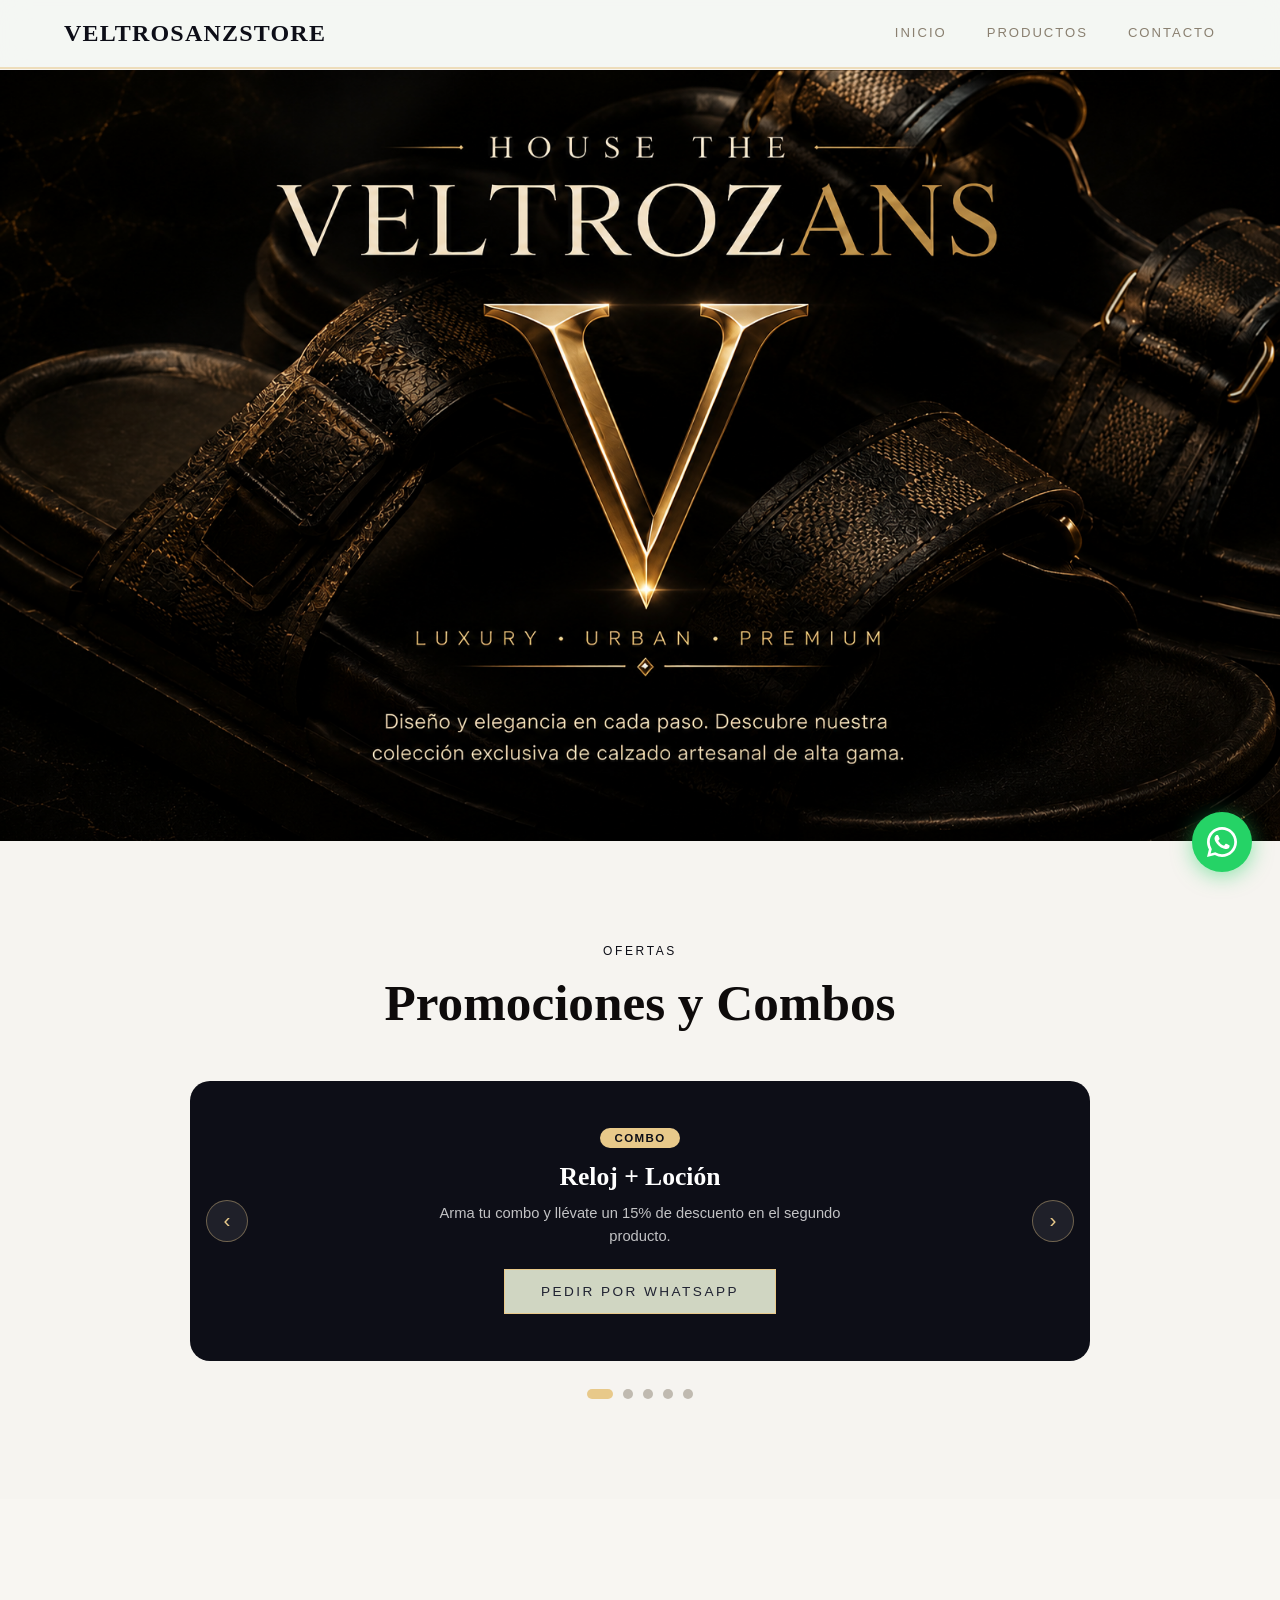
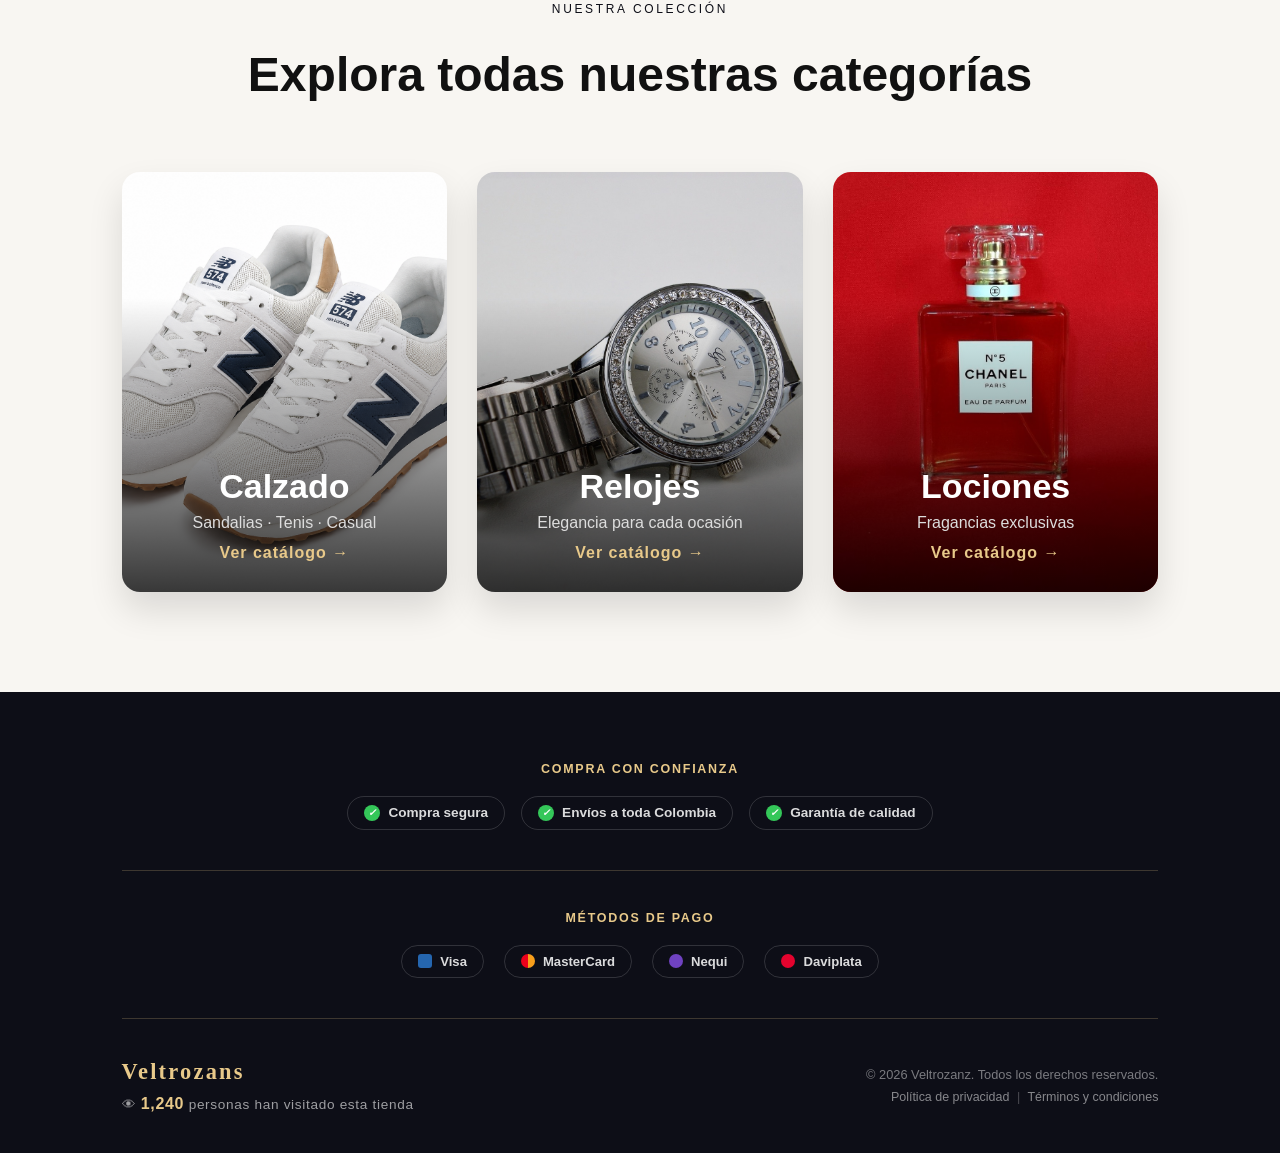
==== index.html @ 79e9ac1c "Descripción de los cambios" ====
<!DOCTYPE html>
<html lang="es">

<head>
    <meta charset="UTF-8">
    <meta name="viewport" content="width=device-width, initial-scale=1.0">
    <title>Veltrozan</title>
    <link rel="stylesheet" href="style.css">
</head>

<body>
    <!-- ===== NAVBAR ===== -->
    <header class="navbar-wrapper">
        <a href="#" class="logo">VELTROSANZSTORE</a>

        <span class="menu-icono" id="menu-btn" style="cursor:pointer; font-size:1.3rem;">
            ☰ Menú
        </span>

        <nav class="navbar" id="menu-nav" aria-label="Navegación principal">
            <ul>
                <li><a href="index.html">Inicio</a></li>
                <li><a href="#coleccion">Productos</a></li>
                <li><a href="https://wa.me/573118378752" target="_blank">Contacto</a></li>
            </ul>
        </nav>
    </header>

    <!-- ===== HERO ===== -->
    <section class="hero" id="inicio">
        <div class="hero-overlay"></div>
        <div class="hero-content container">
            <div class="hero-logo">
                <img src="images/imagenes/logo.jpg.png" alt="">
            </div>
        </div>
    </section>

    <!-- ===== PROMOCIONES Y COMBOS ===== -->
    <section class="promos" id="promos">
        <div class="container promos-container">
            <span class="section-label">Ofertas</span>
            <h2>Promociones y Combos</h2>

            <div class="promos-slider" id="promos-slider">

                <div class="promo-track">

                    <!-- PROMO 1 -->
                    <div class="promo-slide promo-activa">
                        <span class="promo-tag">Combo</span>
                        <h3>Reloj + Loción</h3>
                        <p>Arma tu combo y llévate un 15% de descuento en el segundo producto.</p>
                        <a href="https://wa.me/573118378752?text=Hola%2C%20quiero%20el%20combo%20Reloj%20%2B%20Loci%C3%B3n" target="_blank" class="btn-1">Pedir por WhatsApp</a>
                    </div>

                    <!-- PROMO 2 -->
                    <div class="promo-slide">
                        <span class="promo-tag">Combo</span>
                        <h3>Correa + Loción</h3>
                        <p>Renueva tu reloj con una correa nueva y llévate una loción de regalo con descuento.</p>
                        <a href="https://wa.me/573118378752?text=Hola%2C%20quiero%20el%20combo%20Correa%20%2B%20Loci%C3%B3n" target="_blank" class="btn-1">Pedir por WhatsApp</a>
                    </div>

                    <!-- PROMO 3 -->
                    <div class="promo-slide">
                        <span class="promo-tag">2x1</span>
                        <h3>Sandalias de Temporada</h3>
                        <p>Lleva 2 pares seleccionados y paga solo 1. Por tiempo limitado.</p>
                        <a href="https://wa.me/573118378752?text=Hola%2C%20quiero%20la%20promo%202x1%20en%20sandalias" target="_blank" class="btn-1">Pedir por WhatsApp</a>
                    </div>

                    <!-- PROMO 4 -->
                    <div class="promo-slide">
                        <span class="promo-tag">Descuento</span>
                        <h3>10% en tu Primera Compra</h3>
                        <p>Escríbenos por WhatsApp y menciona esta promo para recibir tu descuento de bienvenida.</p>
                        <a href="https://wa.me/573118378752?text=Hola%2C%20quiero%20mi%20descuento%20de%20primera%20compra" target="_blank" class="btn-1">Pedir por WhatsApp</a>
                    </div>

                    <!-- PROMO 5 -->
                    <div class="promo-slide">
                        <span class="promo-tag">Envío</span>
                        <h3>Envío Gratis</h3>
                        <p>En compras superiores a $150.000 a cualquier ciudad de Colombia.</p>
                        <a href="https://wa.me/573118378752?text=Hola%2C%20tengo%20una%20pregunta%20sobre%20el%20env%C3%ADo%20gratis" target="_blank" class="btn-1">Pedir por WhatsApp</a>
                    </div>

                    <button class="promo-arrow promo-arrow-left" id="promo-prev" aria-label="Anterior">‹</button>
                    <button class="promo-arrow promo-arrow-right" id="promo-next" aria-label="Siguiente">›</button>

                </div>

            </div>

            <div class="promo-dots" id="promo-dots">
                <span class="promo-dot activa" data-index="0"></span>
                <span class="promo-dot" data-index="1"></span>
                <span class="promo-dot" data-index="2"></span>
                <span class="promo-dot" data-index="3"></span>
                <span class="promo-dot" data-index="4"></span>
            </div>
        </div>
    </section>

    <!-- ===== NUESTRA COLECCIÓN ===== -->
    <section class="collection" id="coleccion">
        <div class="container">
            <span class="section-label">Nuestra Colección</span>
            <h2>Explora todas nuestras categorías</h2>
            <div class="collection-grid">

                <!-- CALZADO -->
                <a href="calzado.html" class="collection-card">
                    <img src="images/imagenes/zapatilla7.png" alt="Calzado">
                    <div class="collection-overlay">
                        <h3>Calzado</h3>
                        <p>Sandalias · Tenis · Casual</p>
                        <span>Ver catálogo →</span>
                    </div>
                </a>

                <!-- RELOJES -->
                <a href="relojes.html" class="collection-card">
                    <img src="images/imagenes relojes/reloj1.svg.jpg" alt="Relojes">
                    <div class="collection-overlay">
                        <h3>Relojes</h3>
                        <p>Elegancia para cada ocasión</p>
                        <span>Ver catálogo →</span>
                    </div>
                </a>

                <!-- LOCIONES -->
                <a href="lociones.html" class="collection-card">
                    <img src="images/imagenes lociones/loción1.svg.jpg" alt="Lociones">
                    <div class="collection-overlay">
                        <h3>Lociones</h3>
                        <p>Fragancias exclusivas</p>
                        <span>Ver catálogo →</span>
                    </div>
                </a>

            </div>
        </div>
    </section>

    <!-- ===== FOOTER ===== -->
    <footer class="footer" id="contacto">
        <div class="footer-container container">

            <!-- COLUMNAS -->
            <!-- COMPRA CON CONFIANZA -->
            <div class="footer-section footer-trust">
                <h5>Compra con confianza</h5>
                <div class="footer-trust-items">
                    <span class="trust-badge"><i class="trust-icon"></i>Compra segura</span>
                    <span class="trust-badge"><i class="trust-icon"></i>Envíos a toda Colombia</span>
                    <span class="trust-badge"><i class="trust-icon"></i>Garantía de calidad</span>
                </div>
            </div>

            <div class="footer-divider"></div>

            <!-- MÉTODOS DE PAGO -->
            <div class="footer-section footer-payment">
                <h5>Métodos de pago</h5>
                <div class="footer-payment-items">
                    <span class="payment-badge"><i class="payment-icon visa"></i>Visa</span>
                    <span class="payment-badge"><i class="payment-icon mastercard"></i>MasterCard</span>
                    <span class="payment-badge"><i class="payment-icon nequi"></i>Nequi</span>
                    <span class="payment-badge"><i class="payment-icon daviplata"></i>Daviplata</span>
                </div>
            </div>

            <div class="footer-divider"></div>

            <!-- INFERIOR -->
            <div class="footer-bottom">
                <div class="footer-bottom-left">
                    <span class="footer-logo">Veltrozans</span>
                    <div class="footer-visitas">
                        👁 <span id="visit-count">0</span> personas han visitado esta tienda
                    </div>
                </div>
                <div class="footer-bottom-right">
                    <p>&copy; 2026 Veltrozanz. Todos los derechos reservados.</p>
                    <div class="footer-legal">
                        <a href="politica-privacidad.html">Política de privacidad</a> <span class="footer-legal-sep">|</span> <a href="terminos-condiciones.html">Términos y condiciones</a>
                    </div>
                </div>
            </div>

        </div>
    </footer>

    <!-- ===== BOTÓN VOLVER ARRIBA ===== -->
    <button id="back-to-top" class="back-to-top" aria-label="Volver arriba">
        <svg viewBox="0 0 24 24" width="22" height="22" fill="none" stroke="currentColor" stroke-width="2.5" stroke-linecap="round" stroke-linejoin="round">
            <path d="M12 19V5" />
            <path d="M5 12l7-7 7 7" />
        </svg>
    </button>

    <!-- ===== BOTÓN FLOTANTE WHATSAPP ===== -->
    <a href="https://wa.me/573118378752?text=%C2%A1Hola%21%20Estoy%20interesado%20en%20sus%20productos%20%F0%9F%98%8A" target="_blank" class="whatsapp-float" aria-label="WhatsApp">
        <svg viewBox="0 0 24 24" width="30" height="30" fill="white">
            <path d="M17.472 14.382c-.297-.149-1.758-.867-2.03-.967-.273-.099-.471-.148-.67.15-.197.297-.767.966-.94 1.164-.173.199-.347.223-.644.075-.297-.15-1.255-.463-2.39-1.475-.883-.788-1.48-1.761-1.653-2.059-.173-.297-.018-.458.13-.606.134-.133.298-.347.446-.52.149-.174.198-.298.298-.497.099-.198.05-.371-.025-.52-.075-.149-.669-1.612-.916-2.207-.242-.579-.487-.5-.669-.51-.173-.008-.371-.01-.57-.01-.198 0-.52.074-.792.372-.272.297-1.04 1.016-1.04 2.479 0 1.462 1.065 2.875 1.213 3.074.149.198 2.096 3.2 5.077 4.487.709.306 1.262.489 1.694.625.712.227 1.36.195 1.871.118.571-.085 1.758-.719 2.006-1.413.248-.694.248-1.289.173-1.413-.074-.124-.272-.198-.57-.347z"/>
            <path d="M12 0C5.373 0 0 5.373 0 12c0 2.126.555 4.121 1.526 5.853L0 24l6.335-1.502A11.945 11.945 0 0012 24c6.627 0 12-5.373 12-12S18.627 0 12 0zm0 21.818a9.814 9.814 0 01-5.006-1.369l-.359-.214-3.727.884.934-3.614-.235-.372A9.817 9.817 0 012.182 12C2.182 6.57 6.57 2.182 12 2.182S21.818 6.57 21.818 12 17.43 21.818 12 21.818z"/>
        </svg>
    </a>

    <script src="script.js"></script>
</body>

</html>
---- style.css ----
@import url('https://fonts.googleapis.com/css2?family=Poppins:wght@100;200;300;400;500;600;700;800;900&display=swap');

/* ===== RESET & VARIABLES ===== */
*,
*::before,
*::after {
    margin: 0;
    padding: 0;
    box-sizing: border-box;
}

:root {
    --color-bg: #f6f4f0;
    --color-surface: #e5e6f2;
    --color-card: #ddd9d1;
    --color-accent: #0d0e17;
    --color-accent-light: #e8c98a;
    --color-text: #0e0b0b;
    --color-text-muted: #8a8070;
    --color-border: #71afdc;
    --font-display: 'Playfair Display', serif;
    --font-body: 'DM Sans', sans-serif;
    --transition: all 0.35s cubic-bezier(0.4, 0, 0.2, 1);
}

html {
    scroll-behavior: smooth;
}

body {
    font-family: var(--font-body);
    background-color: var(--color-bg);
    color: var(--color-text);
    overflow-x: hidden;
}

a {
    text-decoration: none;
    color: inherit;
}

img {
    max-width: 100%;
    display: block;
}

.container {
    width: 90%;
    max-width: 1200px;
    margin: 0 auto;
}

/* ===== BOTÓN GLOBAL ===== */
.btn-1 {
    display: inline-block;
    padding: 14px 36px;
    background: transparent;
    border: 1.5px solid var(--color-accent);
    color: var(--color-accent);
    font-family: var(--font-body);
    font-size: 0.85rem;
    font-weight: 500;
    letter-spacing: 0.18em;
    text-transform: uppercase;
    cursor: pointer;
    transition: var(--transition);
    position: relative;
    overflow: hidden;
    color: #111110;
    background: transparent;
}

/*==========================
         CUANDRO RECTANGULAR DEL BOTÓN
===========================*/
.btn-1 {
    background: #d0d6c2;
    color: #202332;
    border: 1px solid #e8c98a;
}

.btn-1::before {
    background: #202332;
}

.btn-1:hover {
    color: #ffffff;
}

.btn-1 span,
.btn-1 {
    position: relative;
    z-index: 1;
}

.btn-1:hover {
    color: var(--color-bg);
}

.btn-1:hover::before {
    transform: translateX(0);
}

/* ===== NAVBAR ===== */
.navbar-wrapper {
    position: fixed;
    top: 0;
    left: 0;
    right: 0;
    z-index: 100;
    padding: 20px 5%;
    display: flex;
    align-items: center;
    justify-content: space-between;
    background: rgba(244, 247, 244, 0.92);
    backdrop-filter: blur(14px);
    -webkit-backdrop-filter: blur(14px);
    border-bottom: 2px solid rgba(232, 201, 138, 0.55);
    transition: var(--transition);
    overflow: visible;
    min-width: 0;
}

.logo {
    font-family: var(--font-display);
    font-size: 1.5rem;
    font-weight: 700;
    color: var(--color-accent);
    letter-spacing: 0.05em;
    z-index: 101;
}

.navbar {
    flex-shrink: 0;
}

.navbar ul {
    list-style: none;
    display: flex;
    gap: 40px;
    flex-wrap: nowrap;
    white-space: nowrap;
}

.navbar ul li a {
    font-size: 0.82rem;
    font-weight: 400;
    letter-spacing: 0.15em;
    text-transform: uppercase;
    color: var(--color-text-muted);
    transition: var(--transition);
    position: relative;
    padding-bottom: 4px;
    display: inline-block;
}

.navbar ul li a::after {
    content: '';
    position: absolute;
    bottom: 0;
    left: 0;
    width: 0;
    height: 1.5px;
    background: var(--color-accent-light);
    transition: var(--transition);
}

.navbar ul li a:hover {
    color: var(--color-accent);
    transform: scale(1.08);
}

.navbar ul li a:hover::after {
    width: 100%;
}

#menu-toggle {
    position: absolute;
    opacity: 0;
    width: 0;
    height: 0;
    pointer-events: none;
}

/*==========================
        HERO
===========================*/

.header {
    width: 100%;
    min-height: 100vh;
    display: flex;
    justify-content: center;
    align-items: flex-start;
    background:
        linear-gradient(rgba(0, 0, 0, .55), rgba(0, 0, 0, .55)),
        url(images/imagenes/fondo.jpg);
    background-size: cover;
    background-position: center;
    background-repeat: no-repeat;
}

/* FIX: antes .hero-content tenía min-height:100vh y justify-content:flex-start,
   eso dejaba un espacio en blanco enorme debajo del logo porque la sección
   se veía obligada a medir la pantalla completa aunque el contenido
   (solo el logo) fuera mucho más bajo. Se quita el min-height para que
   la sección mida solo lo que necesita el logo. */
.hero-content {
    position: relative;
    z-index: 2;
    display: flex;
    flex-direction: column;
    justify-content: flex-start;
    align-items: center;
    text-align: center;
    padding: 0;
    max-width: 100%;
    width: 100%;
    margin: 0;
}

.hero-logo {
    width: 100%;
    line-height: 0;
    margin-top: 70px;
    /* altura del navbar */
}

.hero-logo img {
    width: 100%;
    max-width: 100%;
    height: auto;
    object-fit: cover;
    display: block;
}

.hero-cta {
    display: flex;
    justify-content: center;
    margin-top: 32px;
}

/* ===== SECCIÓN ZAPATOS ===== */
.shoes {
    position: relative;
    padding: 100px 5%;
    background: var(--color-surface);
    overflow: hidden;
}

.shoes::before {
    content: "";
    position: absolute;
    inset: 0;
    background:
        linear-gradient(rgba(0, 0, 0, .55), rgba(0, 0, 0, .55)),
        url("images/imagenes/fondo-zapatos.jpg") center center / cover no-repeat;
    z-index: 0;
    pointer-events: none;
}

/* Textos sobre el fondo oscuro de .shoes ahora en blanco para mantener contraste */
.shoes-container .section-label {
    color: #d4af37;
}

.shoes-container h2 {
    color: #fff;
}

.shoes-container>p {
    color: rgba(255, 255, 255, 0.88);
}

.shoes-container {
    position: relative;
    z-index: 1;
    text-align: center;
}

.section-label {
    display: inline-block;
    font-size: 0.75rem;
    letter-spacing: 0.22em;
    text-transform: uppercase;
    color: var(--color-accent);
    margin-bottom: 16px;
}

.shoes-container h2,
.services-content h2 {
    font-family: var(--font-display);
    font-size: clamp(2rem, 4vw, 3.2rem);
    font-weight: 700;
    margin-bottom: 16px;
    line-height: 1.15;
}

.shoes-container>p,
.services-content>p {
    color: var(--color-text-muted);
    font-size: 1rem;
    max-width: 520px;
    margin: 0 auto 64px;
    line-height: 1.7;
}

/* ===== SLIDER DE ZAPATOS ===== */
.shoes-slider {
    position: relative;
    width: 100%;
    max-width: 560px;
    margin: 0 auto 40px;
}

.slider-track {
    position: relative;
    width: 100%;
    height: 420px;
    border-radius: 20px;
}

.shoes-card {
    position: absolute;
    inset: 0;
    background: var(--color-card);
    border: 1px solid var(--color-border);
    border-radius: 20px;
    padding: 36px 32px 32px;
    text-align: center;
    opacity: 0;
    pointer-events: none;
    transition: opacity 0.65s ease, transform 0.65s ease;
    transform: translateY(12px);
    overflow: hidden;
}

.shoes-card.slide-activa {
    opacity: 1;
    pointer-events: auto;
    transform: translateY(0);
}

.shoes-card:hover {
    box-shadow: 0 20px 48px rgba(7, 7, 7, 0.18);
}

/* ===== IMAGEN EN SLIDER ===== */
.card-img-wrapper {
    width: 100%;
    height: 220px;
    margin: 0 auto 22px;
    overflow: hidden;
    display: flex;
    align-items: center;
    justify-content: center;
    position: relative;
    z-index: 2;
    border-radius: 14px;
}

.shoes-card .card-img {
    width: 100%;
    height: 100%;
    object-fit: contain;
    transition: transform 0.45s ease;
}

.shoes-card:hover .card-img {
    transform: scale(1.06);
}

.shoes-card h3 {
    font-family: var(--font-display);
    font-size: 1.45rem;
    font-weight: 700;
    margin-bottom: 10px;
}

.shoes-card p {
    color: var(--color-text-muted);
    font-size: 0.95rem;
    line-height: 1.65;
}

/* ===== DOTS DEL SLIDER ===== */
.slider-dots {
    display: flex;
    justify-content: center;
    gap: 10px;
    margin-top: 20px;
}

.slider-dot {
    width: 10px;
    height: 10px;
    border-radius: 50%;
    background: var(--color-text-muted);
    cursor: pointer;
    transition: var(--transition);
    border: none;
    padding: 0;
    display: inline-block;
    opacity: 0.5;
}

.slider-dot.activa {
    background: var(--color-accent);
    width: 28px;
    border-radius: 5px;
    opacity: 1;
}

/* ===== BADGE AGOTADO ===== */
.badge-agotado {
    display: none;
    position: absolute;
    top: 14px;
    left: 14px;
    background: #b62e1f;
    color: #fff;
    font-size: 0.72rem;
    font-weight: 700;
    letter-spacing: 0.12em;
    text-transform: uppercase;
    padding: 4px 10px;
    border-radius: 3px;
    z-index: 10;
}

.shoes-card.agotado .badge-agotado {
    display: block;
}

.shoes-card.agotado .card-img-wrapper {
    filter: grayscale(100%);
    opacity: 0.55;
}

.shoes-card.agotado .talla-btn {
    opacity: 0.4;
    cursor: not-allowed;
    pointer-events: none;
}

.shoes-card.agotado .btn-whatsapp {
    background: #9e8c8c;
    cursor: pointer;
}

.shoes-card.agotado .btn-whatsapp:hover {
    background: #e60c0c;
    box-shadow: none;
    transform: none;
}

.shoes-card.agotado {
    border-color: #c0392b55;
}

/* ===== TALLAS ===== */
.tallas {
    margin: 16px 0 12px;
}

.talla-label {
    font-size: 0.78rem;
    letter-spacing: 0.12em;
    text-transform: uppercase;
    color: var(--color-text-muted);
    display: block;
    margin-bottom: 8px;
}

.tallas-group {
    display: flex;
    flex-wrap: wrap;
    gap: 6px;
    justify-content: center;
}

.talla-btn {
    width: 36px;
    height: 36px;
    border: 1.5px solid var(--color-accent);
    background: transparent;
    color: var(--color-accent);
    font-size: 0.78rem;
    font-weight: 600;
    cursor: pointer;
    transition: var(--transition);
    border-radius: 4px;
    font-family: var(--font-body);
}

.talla-btn:hover,
.talla-btn.activa {
    background: var(--color-accent);
    color: var(--color-bg);
}

.talla-alerta {
    font-size: 0.75rem;
    color: #e05c5c;
    margin-top: 6px;
    display: none;
}

.talla-alerta.visible {
    display: block;
}

/* ===== SERVICIOS ===== */
.services {
    padding: 100px 5%;
    background: var(--color-accent);
    position: relative;
    overflow: hidden;
}

.services::before {
    content: '';
    position: absolute;
    inset: 0;
    background: radial-gradient(ellipse at center, rgba(232, 201, 138, 0.08) 0%, transparent 70%);
    pointer-events: none;
}

.services-content {
    text-align: center;
    position: relative;
    z-index: 1;
}

.services-content .section-label {
    color: var(--color-accent-light);
}

.services-content h2 {
    color: #fff;
}

.services-content>p {
    color: rgba(255, 255, 255, 0.6);
    max-width: 520px;
    margin: 0 auto 40px;
}

.services-group {
    display: grid;
    grid-template-columns: repeat(3, 1fr);
    gap: 24px;
    margin: 56px 0;
}

.service-card {
    padding: 48px 32px;
    border: 1px solid rgba(232, 201, 138, 0.25);
    background: rgba(255, 255, 255, 0.04);
    transition: var(--transition);
    position: relative;
    overflow: hidden;
    border-radius: 2px;
}

.service-card::before {
    content: '';
    position: absolute;
    bottom: 0;
    left: 0;
    right: 0;
    height: 2px;
    background: var(--color-accent-light);
    transform: scaleX(0);
    transition: var(--transition);
}

.service-card:hover {
    background: rgba(232, 201, 138, 0.08);
    border-color: rgba(232, 201, 138, 0.5);
    transform: translateY(-6px);
}

.service-card:hover::before {
    transform: scaleX(1);
}

.service-icon {
    width: 52px;
    height: 52px;
    margin: 0 auto 24px;
    opacity: 0.9;
    transition: var(--transition);
    filter: invert(80%) sepia(40%) saturate(400%) hue-rotate(5deg);
}

.service-card:hover .service-icon {
    opacity: 1;
    transform: scale(1.1);
}

.service-card h3 {
    font-family: var(--font-display);
    font-size: 1.15rem;
    font-weight: 600;
    letter-spacing: 0.05em;
    color: #fff;
}

/* ===== FOOTER COMPLETO ===== */
.footer {
    padding: 70px 5% 40px;
    background: var(--color-accent);
    color: rgba(255, 255, 255, 0.7);
}

.footer-container {
    max-width: 1200px;
}

.footer-section {
    text-align: center;
}

/* --- Separador --- */
.footer-divider {
    height: 1px;
    background: rgba(232, 201, 138, 0.22);
    margin: 40px 0;
}

.footer-section h5 {
    font-family: var(--font-body);
    font-size: 0.78rem;
    font-weight: 700;
    letter-spacing: 0.14em;
    text-transform: uppercase;
    color: var(--color-accent-light);
    margin-bottom: 20px;
}

/* --- Compra con confianza --- */
.footer-trust-items {
    display: flex;
    justify-content: center;
    flex-wrap: wrap;
    gap: 16px;
}

.trust-badge {
    display: flex;
    align-items: center;
    gap: 8px;
    padding: 8px 16px;
    border: 1px solid rgba(255, 255, 255, 0.15);
    border-radius: 30px;
    font-size: 0.85rem;
    font-weight: 600;
    color: rgba(255, 255, 255, 0.85);
    transition: var(--transition);
    cursor: default;
}

.trust-icon {
    width: 16px;
    height: 16px;
    border-radius: 50%;
    background: #34c759;
    display: inline-flex;
    flex-shrink: 0;
    position: relative;
}

.trust-icon::before {
    content: '✓';
    position: absolute;
    inset: 0;
    display: flex;
    align-items: center;
    justify-content: center;
    color: #fff;
    font-size: 0.62rem;
    font-weight: 700;
}

.trust-badge:hover {
    transform: translateY(-3px) scale(1.04);
    border-color: var(--color-accent-light);
    background: rgba(232, 201, 138, 0.08);
    box-shadow: 0 8px 20px rgba(232, 201, 138, 0.18);
    color: #fff;
}

/* --- Métodos de pago --- */
.footer-payment-items {
    display: flex;
    justify-content: center;
    flex-wrap: wrap;
    gap: 20px;
}

.payment-badge {
    display: flex;
    align-items: center;
    gap: 8px;
    padding: 8px 16px;
    border: 1px solid rgba(255, 255, 255, 0.15);
    border-radius: 30px;
    font-size: 0.82rem;
    font-weight: 600;
    color: rgba(255, 255, 255, 0.85);
    transition: var(--transition);
    cursor: default;
}

.payment-badge:hover {
    transform: translateY(-3px) scale(1.04);
    border-color: var(--color-accent-light);
    background: rgba(232, 201, 138, 0.08);
    box-shadow: 0 8px 20px rgba(232, 201, 138, 0.18);
    color: #fff;
}

.payment-icon {
    width: 14px;
    height: 14px;
    border-radius: 3px;
    display: inline-block;
}

.payment-icon.visa {
    background: #2566af;
}

.payment-icon.mastercard {
    background: linear-gradient(90deg, #eb001b 50%, #f79e1b 50%);
    border-radius: 50%;
}

.payment-icon.nequi {
    background: #6f42c1;
    border-radius: 50%;
}

.payment-icon.daviplata {
    background: #e4032e;
    border-radius: 50%;
}

/* --- Barra inferior --- */
.footer-bottom {
    display: flex;
    justify-content: space-between;
    align-items: center;
    flex-wrap: wrap;
    gap: 24px;
}

.footer-bottom-left {
    text-align: left;
}

.footer-bottom-right {
    text-align: right;
}

.footer-logo {
    font-family: var(--font-display);
    font-size: 1.4rem;
    font-weight: 700;
    color: var(--color-accent-light);
    letter-spacing: 0.1em;
    display: block;
    margin-bottom: 10px;
}

/*===TEXTO DE COPYRIGHT===*/
.footer-bottom-right p {
    font-size: 0.8rem;
    color: rgba(255, 255, 255, 0.45);
    margin-bottom: 8px;
}

/* ===== TEXTO DE VISITAS ===== */
.footer-visitas {
    font-size: 0.85rem;
    color: rgba(255, 255, 255, 0.6);
    letter-spacing: 0.05em;
}

.footer-visitas span {
    color: var(--color-accent-light);
    font-weight: 700;
    font-size: 1rem;
}

.footer-legal {
    font-size: 0.78rem;
}

.footer-legal a {
    color: rgba(255, 255, 255, 0.5);
    transition: var(--transition);
}

.footer-legal a:hover {
    color: var(--color-accent-light);
}

.footer-legal-sep {
    color: rgba(255, 255, 255, 0.25);
    margin: 0 4px;
}

@media (max-width: 640px) {
    .footer-bottom {
        flex-direction: column;
        text-align: center;
    }

    .footer-bottom-left,
    .footer-bottom-right {
        text-align: center;
        width: 100%;
    }
}

/* --- Responsive footer --- */
@media (max-width: 640px) {
    .footer-payment-items {
        gap: 12px;
    }
}

/* ===== BOTÓN WHATSAPP ===== */
.shoes-card .btn-whatsapp {
    display: flex;
    align-items: center;
    justify-content: center;
    gap: 8px;
    width: 100%;
    margin-top: 16px;
    padding: 12px;
    background: #25D366;
    color: #fff;
    font-size: 0.8rem;
    font-weight: 600;
    letter-spacing: 0.05em;
    border-radius: 4px;
    transition: background 0.3s, transform 0.2s;
    cursor: pointer;
}

.shoes-card .btn-whatsapp:hover {
    background: #1ebe5d;
    transform: translateY(-2px);
    box-shadow: 0 8px 20px rgba(37, 211, 102, 0.35);
}

.shoes-card .btn-whatsapp svg {
    fill: #fff;
    flex-shrink: 0;
}

/* ===== ANIMACIONES ===== */
@keyframes fadeUp {
    from {
        opacity: 0;
        transform: translateY(30px)
    }

    to {
        opacity: 1;
        transform: translateY(0)
    }
}

@keyframes fadeIn {
    from {
        opacity: 0
    }

    to {
        opacity: 0.9
    }
}

@keyframes lineGrow {
    from {
        height: 0
    }

    to {
        height: 160px
    }
}

/* ===== RESPONSIVE ===== */
@media (max-width: 900px) {

    .services-group {
        grid-template-columns: repeat(2, 1fr);
    }

    .hero-image {
        display: none;
    }

    .hero-content {
        max-width: 100%;
    }
}

/* FUERA del @media — línea antes del 240 */
.menu-icono {
    display: none;
    color: var(--color-text);
}

@media (max-width: 640px) {
    .menu-icono {
        display: block;
        cursor: pointer;
    }

    .navbar-wrapper {
        padding: 14px 5%;
    }

    .navbar {
        position: fixed;
        top: 0;
        right: -100%;
        width: 75%;
        height: 100vh;
        background: var(--color-surface);
        border-left: 1px solid var(--color-border);
        display: flex;
        align-items: center;
        justify-content: center;
        transition: var(--transition);
        z-index: 200;
        /* ← antes era 100, ahora 200 */
    }

    .navbar ul {
        flex-direction: column;
        gap: 32px;
        text-align: center;
    }

    .navbar ul li a {
        font-size: 1rem;
    }

    .services-group {
        grid-template-columns: 1fr;
    }

    .slider-track {
        height: 370px;
    }

    .card-img-wrapper {
        height: 180px;
    }

    .footer {
        flex-direction: column;
        gap: 12px;
        text-align: center;
    }
}

/* ===== PÁGINAS LEGALES (Política de Privacidad / Términos y Condiciones) ===== */
.legal-page {
    padding: 140px 5% 100px;
    background: var(--color-bg);
}

.legal-container {
    max-width: 780px;
}

.legal-container .section-label {
    color: var(--color-accent);
}

.legal-container h1 {
    font-family: var(--font-display);
    font-size: clamp(2rem, 4vw, 2.8rem);
    font-weight: 700;
    margin: 10px 0 6px;
    line-height: 1.2;
}

.legal-updated {
    font-size: 0.85rem;
    color: var(--color-text-muted);
    margin-bottom: 36px;
}

.legal-container p {
    font-size: 1rem;
    line-height: 1.8;
    color: var(--color-text);
    margin-bottom: 18px;
}

.legal-container h2 {
    font-family: var(--font-display);
    font-size: 1.3rem;
    font-weight: 700;
    margin: 36px 0 12px;
}

.legal-container ul {
    margin: 0 0 18px 20px;
    line-height: 1.8;
}

.legal-container a {
    color: var(--color-accent);
    text-decoration: underline;
}

@media (max-width: 640px) {
    .legal-page {
        padding: 120px 6% 70px;
    }
}

/* ===== BOTÓN FLOTANTE WHATSAPP ===== */
.whatsapp-float {
    position: fixed;
    bottom: 28px;
    right: 28px;
    width: 60px;
    height: 60px;
    background: #25D366;
    border-radius: 50%;
    display: flex;
    align-items: center;
    justify-content: center;
    box-shadow: 0 4px 20px rgba(37, 211, 102, 0.5);
    z-index: 999;
    transition: transform 0.3s ease, box-shadow 0.3s ease;
}

.whatsapp-float:hover {
    transform: scale(1.1);
    box-shadow: 0 6px 28px rgba(37, 211, 102, 0.7);
}

/* ===== BOTÓN VOLVER ARRIBA ===== */
.back-to-top {
    position: fixed;
    bottom: 100px;
    right: 35px;
    width: 46px;
    height: 46px;
    border: 1px solid rgba(232, 201, 138, 0.4);
    border-radius: 50%;
    background: var(--color-accent);
    color: var(--color-accent-light);
    display: flex;
    align-items: center;
    justify-content: center;
    cursor: pointer;
    z-index: 998;
    opacity: 0;
    pointer-events: none;
    transform: translateY(10px);
    transition: var(--transition);
}

.back-to-top.visible {
    opacity: 1;
    pointer-events: auto;
    transform: translateY(0);
}

.back-to-top:hover {
    background: var(--color-accent-light);
    color: var(--color-accent);
    transform: translateY(-3px) scale(1.08);
    box-shadow: 0 8px 20px rgba(232, 201, 138, 0.35);
}

@media (max-width: 640px) {
    .back-to-top {
        bottom: 96px;
        right: 37px;
        width: 42px;
        height: 42px;
    }
}

/*==============================
    PROMOCIONES Y COMBOS
==============================*/

.promos {
    padding: 100px 5%;
    background: var(--color-bg);
    text-align: center;
}

.promos-container {
    text-align: center;
}

.promos .section-label {
    color: var(--color-accent);
}

.promos h2 {
    font-family: var(--font-display);
    font-size: clamp(2rem, 4vw, 3.2rem);
    font-weight: 700;
    margin-bottom: 48px;
    line-height: 1.15;
}

.promos-slider {
    position: relative;
    max-width: 900px;
    margin: 0 auto;
}

.promo-track {
    position: relative;
    width: 100%;
    height: 280px;
}

.promo-slide {
    position: absolute;
    inset: 0;
    background: var(--color-accent);
    color: #fff;
    border-radius: 20px;
    padding: 36px 90px;
    display: flex;
    flex-direction: column;
    align-items: center;
    justify-content: center;
    text-align: center;
    opacity: 0;
    pointer-events: none;
    transition: opacity 0.6s ease, transform 0.6s ease;
    transform: translateY(12px);
}

.promo-slide.promo-activa {
    opacity: 1;
    pointer-events: auto;
    transform: translateY(0);
}

.promo-tag {
    display: inline-block;
    background: var(--color-accent-light);
    color: var(--color-accent);
    font-size: 0.72rem;
    font-weight: 700;
    letter-spacing: 0.12em;
    text-transform: uppercase;
    padding: 4px 14px;
    border-radius: 20px;
    margin-bottom: 14px;
}

.promo-slide h3 {
    font-family: var(--font-display);
    font-size: 1.6rem;
    font-weight: 700;
    margin-bottom: 10px;
}

.promo-slide p {
    font-size: 0.92rem;
    color: rgba(255, 255, 255, 0.75);
    margin-bottom: 20px;
    max-width: 420px;
    line-height: 1.6;
}

.promo-arrow {
    position: absolute;
    top: 50%;
    transform: translateY(-50%);
    background: rgba(255, 255, 255, 0.08);
    color: var(--color-accent-light);
    border: 1px solid rgba(232, 201, 138, 0.4);
    width: 42px;
    height: 42px;
    border-radius: 50%;
    font-size: 1.3rem;
    line-height: 1;
    cursor: pointer;
    display: flex;
    align-items: center;
    justify-content: center;
    transition: var(--transition);
    z-index: 2;
}

.promo-arrow-left {
    left: 16px;
}

.promo-arrow-right {
    right: 16px;
}

.promo-arrow:hover {
    background: var(--color-accent-light);
    color: var(--color-accent);
    transform: translateY(-50%) scale(1.1);
}

.promo-dots {
    margin-top: 28px;
    display: flex;
    justify-content: center;
    gap: 10px;
}

.promo-dot {
    width: 10px;
    height: 10px;
    border-radius: 50%;
    background: var(--color-text-muted);
    opacity: 0.5;
    cursor: pointer;
    border: none;
    padding: 0;
    transition: var(--transition);
}

.promo-dot.activa {
    background: var(--color-accent-light);
    width: 26px;
    border-radius: 5px;
    opacity: 1;
}

@media (max-width: 640px) {
    .promo-track {
        height: 340px;
    }

    .promo-slide {
        padding: 28px 56px;
    }

    .promo-arrow {
        width: 34px;
        height: 34px;
        font-size: 1.1rem;
    }

    .promo-arrow-left {
        left: 8px;
    }

    .promo-arrow-right {
        right: 8px;
    }
}

/*==============================
    NUESTRA COLECCIÓN
==============================*/

.collection {
    padding: 100px 5%;
    background: #f8f6f2;
}

.collection .container {
    max-width: 1200px;
    margin: auto;
    text-align: center;
}

.collection h2 {
    font-size: 48px;
    margin: 15px 0;
    color: #111;
}

.collection-text {
    font-size: 18px;
    color: #6b6b6b;
    max-width: 650px;
    line-height: 1.7;
    margin-left: auto;
    margin-right: auto;
}

.collection-grid {
    margin-top: 70px;
    display: grid;
    grid-template-columns: repeat(3, 1fr);
    gap: 30px;
}

.collection-card {
    position: relative;
    height: 420px;
    border-radius: 18px;
    overflow: hidden;
    text-decoration: none;
    box-shadow: 0 18px 35px rgba(0, 0, 0, .12);
    transition: .4s ease;
}

.collection-card img {
    width: 100%;
    height: 100%;
    object-fit: cover;
    transition: .5s ease;
}

.collection-overlay {
    position: absolute;
    inset: 0;
    display: flex;
    flex-direction: column;
    justify-content: flex-end;
    padding: 30px;
    background: linear-gradient(transparent 30%,
            rgba(0, 0, 0, .78));
}

.collection-overlay h3 {
    color: #fff;
    font-size: 34px;
    margin-bottom: 8px;
}

.collection-overlay p {
    color: #ddd;
    margin-bottom: 12px;
}

.collection-overlay span {
    color: #e8c98a;
    font-weight: 600;
    letter-spacing: 1px;
}

.collection-card:hover {
    transform: translateY(-10px);
}

.collection-card:hover img {
    transform: scale(1.08);
}

@media(max-width:900px) {

    .collection-grid {
        grid-template-columns: 1fr;
    }

    .collection-card {
        height: 320px;
    }
}

/*====================================
        BANNER CATEGORÍA
=====================================*/

.category-banner {

    height: 60vh;

    background:
        linear-gradient(rgba(0, 0, 0, .45), rgba(0, 0, 0, .45)),
        url("images/calzado1.jpg");

    background-size: cover;

    background-position: center;

    position: relative;

    display: flex;

    justify-content: center;

    align-items: center;

}

.category-banner::before {

    content: "";

    position: absolute;

    inset: 0;

    background: rgba(0, 0, 0, .45);

}

.category-content {

    position: relative;

    text-align: center;

    color: #fff;

    z-index: 2;

}

.category-content span {

    letter-spacing: 5px;

    text-transform: uppercase;

    color: #e8c98a;

}

.category-content h1 {
    font-size: 52px;
}

.category-content p {
    font-size: 18px;
    max-width: 650px;
    margin: auto;
    line-height: 1.7;
}

.btn-banner {

    display: inline-block;

    margin-top: 35px;

    padding: 14px 34px;

    background: #d6c28a;

    color: #111;

    text-decoration: none;

    border-radius: 40px;

    font-weight: 600;

    transition: .3s;

}

.btn-banner:hover {

    background: #fff;

    transform: translateY(-3px);

}

.catalogo {
    padding: 45px 5%;
}

.catalogo-header {

    text-align: center;

    margin-bottom: 40px;

}

.catalogo-header h2 {

    font-size: 42px;

    margin: 15px 0;

}

.catalogo-header p {

    color: #777;

}

.buscar {

    max-width: 500px;

    margin: 35px auto;

}

.buscar input {

    width: 100%;

    padding: 15px 20px;

    border: 1px solid #ddd;

    border-radius: 40px;

    font-size: 16px;

    outline: none;

}

.filtros {

    display: flex;

    justify-content: center;

    gap: 15px;

    flex-wrap: wrap;

    margin-top: 30px;

}

.filtro-btn {

    padding: 12px 24px;

    border: none;

    background: #eee;

    border-radius: 40px;

    cursor: pointer;

    transition: .3s;

}

.filtro-btn:hover {

    background: #d6c28a;

    color: #fff;

}

.filtro-btn.active {

    background: #d6c28a;

    color: #fff;

}

.productos-grid {
    display: grid;
    grid-template-columns: repeat(auto-fit, minmax(300px, 1fr));
    gap: 30px;
    margin-top: 50px;
}

.producto-card {
    background: #fff;
    border-radius: 20px;
    overflow: hidden;
    box-shadow: 0 10px 30px rgba(0, 0, 0, .12);
    transition: .3s;
    display: flex;
    flex-direction: column;
    height: 100%;
}

.producto-card img {
    width: 100%;
    height: 320px;
    object-fit: contain;
    background: #f4f2ee;
    display: block;
}

.producto-info {
    padding: 20px;
    display: flex;
    flex-direction: column;
    flex: 1;
}

.producto-info h3 {
    font-size: 28px;
    line-height: 1.2;
    min-height: 2.4em;
    display: flex;
    align-items: flex-start;
    margin-bottom: 10px;
}

.producto-info p {
    margin: 8px 0;
}

.producto-btns {
    display: flex;
    gap: 10px;
    margin-top: auto;
    padding-top: 20px;
}

.producto-btns a {
    flex: 1;
    text-align: center;
    text-decoration: none;
    padding: 12px;
    border-radius: 8px;
    background: #d6c28a;
    color: #111;
    font-weight: 600;
    transition: .25s ease;
}

.producto-btns a:hover {
    transform: translateY(-4px);
    box-shadow: 0 10px 22px rgba(214, 194, 138, 0.5);
    background: #e8c98a;
}

.producto-btns a.btn-wa-card {
    background: #25D366;
    color: #fff;
    display: flex;
    align-items: center;
    justify-content: center;
    gap: 6px;
}

.producto-btns a.btn-wa-card:hover {
    background: #1ebe5d;
    box-shadow: 0 10px 22px rgba(37, 211, 102, 0.45);
}

/*===COLOR DE PRECIO DE PRODUCTO TENIS===*/
.producto-card p {

    font-size: 22px;

    color: #d6c28a;

    font-weight: 700;

    margin: 10px 0;

}

/*===BOTÓN DISPONIBLE ===*/
.disponible {

    display: inline-block;

    padding: 6px 14px;

    background: #28a745;

    color: #fff;

    border-radius: 30px;

    font-size: 14px;

    text-align: center;

    margin-bottom: 18px;

}

.producto-card .disponible,
.producto-card .agotado-badge {
    display: block;
    width: 100%;
}

.agotado-badge {
    display: inline-block;
    padding: 6px 14px;
    background: #b62e1f;
    color: #fff;
    border-radius: 30px;
    font-size: 14px;
    margin-bottom: 18px;
    text-align: center;
}

.producto-card:has(.agotado-badge) img {
    filter: grayscale(60%);
    opacity: 0.75;
}

.producto-info {

    padding: 22px;

}

.producto-detalle {

    width: 90%;

    max-width: 1200px;

    margin: 80px auto;

    display: grid;

    grid-template-columns: 1fr 1fr;

    gap: 60px;

    align-items: center;

}

.volver-wrapper {
    grid-column: 1 / -1;
    margin-bottom: -10px;
}

.btn-volver {
    display: inline-flex;
    align-items: center;
    gap: 8px;
    background: transparent;
    border: 1.5px solid var(--color-accent);
    color: var(--color-accent);
    padding: 10px 20px;
    border-radius: 30px;
    font-family: var(--font-body);
    font-size: 0.85rem;
    font-weight: 600;
    cursor: pointer;
    transition: var(--transition);
}

.btn-volver:hover {
    background: var(--color-accent);
    color: #fff;
    transform: translateY(-3px);
    box-shadow: 0 10px 20px rgba(13, 14, 23, 0.25);
}

.producto-imagen img {

    width: 100%;

    border-radius: 20px;

    box-shadow: 0 15px 35px rgba(0, 0, 0, .15);

}

.marca {

    color: #d6c28a;

    letter-spacing: 4px;

    font-weight: bold;

}

.producto-info h1 {

    font-size: 50px;

    margin: 20px 0;

}

.producto-info h2 {

    color: #d6c28a;

    margin-bottom: 20px;

}

.tallas {

    display: flex;

    gap: 10px;

    margin: 20px 0;

    flex-wrap: wrap;

}

.tallas button {

    width: 50px;

    height: 50px;

    border: 1px solid #ccc;

    background: #fff;

    cursor: pointer;

    border-radius: 10px;

    transition: .3s;

}

.tallas button:hover {

    background: #d6c28a;

    color: #fff;

    transform: translateY(-4px);

    box-shadow: 0 10px 18px rgba(214, 194, 138, 0.45);

}

.btn-whatsapp {

    display: flex;

    align-items: center;

    justify-content: center;

    gap: 10px;

    margin-top: 30px;

    background: #25D366;

    color: #fff;

    padding: 16px 35px;

    border-radius: 40px;

    text-decoration: none;

    font-weight: bold;

    transition: .3s ease;

}

.btn-whatsapp:hover {
    transform: translateY(-4px);
    box-shadow: 0 12px 26px rgba(37, 211, 102, 0.45);
    background: #1ebe5d;
}

.tallas button.activa {

    background: #53cc59;

    color: #0e0d0d;

    border-color: #f3b50b;

}

/* En la sección de producto-detalle */
.producto-detalle .talla-btn {
    width: 50px;
    height: 50px;
    border: 1px solid #ccc;
    background: #fff;
    cursor: pointer;
    border-radius: 10px;
    transition: .3s;
    font-size: 0.9rem;
    font-weight: 600;
}

.producto-detalle .talla-btn:hover,
.producto-detalle .talla-btn.activa {
    background: #d6c28a;
    color: #fff;
    border-color: #d6c28a;
    transform: translateY(-4px);
    box-shadow: 0 10px 18px rgba(214, 194, 138, 0.45);
}

/* ===== RESPONSIVE — PÁGINAS DE CATÁLOGO Y DETALLE ===== */
@media (max-width: 900px) {
    .producto-detalle {
        grid-template-columns: 1fr;
        gap: 30px;
        margin: 50px auto;
    }

    .volver-wrapper {
        margin-bottom: 0;
    }

    .category-content h1 {
        font-size: 36px;
    }

    .productos-grid {
        grid-template-columns: 1fr;
    }
}
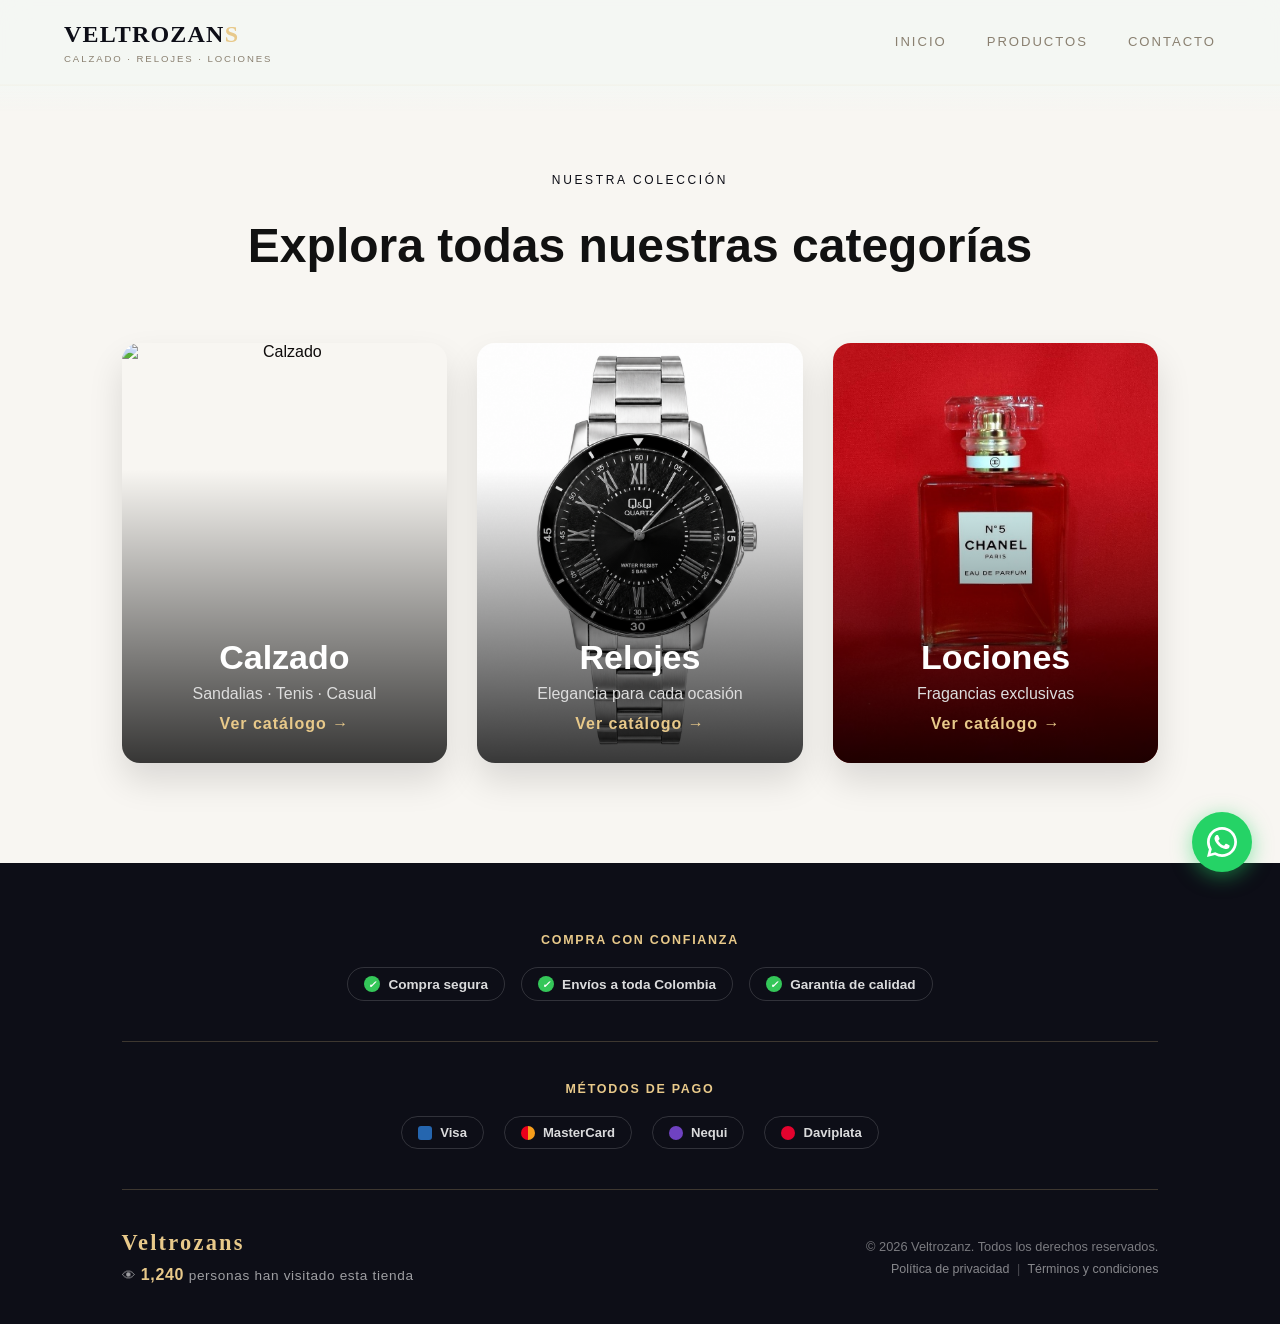
==== commit e81133c2: "Actualicé imágenes de relojes" ====
--- a/index.html
+++ b/index.html
@@ -11,7 +11,10 @@
 <body>
     <!-- ===== NAVBAR ===== -->
     <header class="navbar-wrapper">
-        <a href="#" class="logo">VELTROSANZSTORE</a>
+        <a href="#" class="logo">
+            <span class="logo-title">VELTROZAN<span class="logo-accent">S</span></span>
+            <span class="logo-tagline">Calzado · Relojes · Lociones</span>
+        </a>
 
         <span class="menu-icono" id="menu-btn" style="cursor:pointer; font-size:1.3rem;">
             ☰ Menú
@@ -31,74 +34,7 @@
         <div class="hero-overlay"></div>
         <div class="hero-content container">
             <div class="hero-logo">
-                <img src="images/imagenes/logo.jpg.png" alt="">
-            </div>
-        </div>
-    </section>
-
-    <!-- ===== PROMOCIONES Y COMBOS ===== -->
-    <section class="promos" id="promos">
-        <div class="container promos-container">
-            <span class="section-label">Ofertas</span>
-            <h2>Promociones y Combos</h2>
-
-            <div class="promos-slider" id="promos-slider">
-
-                <div class="promo-track">
-
-                    <!-- PROMO 1 -->
-                    <div class="promo-slide promo-activa">
-                        <span class="promo-tag">Combo</span>
-                        <h3>Reloj + Loción</h3>
-                        <p>Arma tu combo y llévate un 15% de descuento en el segundo producto.</p>
-                        <a href="https://wa.me/573118378752?text=Hola%2C%20quiero%20el%20combo%20Reloj%20%2B%20Loci%C3%B3n" target="_blank" class="btn-1">Pedir por WhatsApp</a>
-                    </div>
-
-                    <!-- PROMO 2 -->
-                    <div class="promo-slide">
-                        <span class="promo-tag">Combo</span>
-                        <h3>Correa + Loción</h3>
-                        <p>Renueva tu reloj con una correa nueva y llévate una loción de regalo con descuento.</p>
-                        <a href="https://wa.me/573118378752?text=Hola%2C%20quiero%20el%20combo%20Correa%20%2B%20Loci%C3%B3n" target="_blank" class="btn-1">Pedir por WhatsApp</a>
-                    </div>
-
-                    <!-- PROMO 3 -->
-                    <div class="promo-slide">
-                        <span class="promo-tag">2x1</span>
-                        <h3>Sandalias de Temporada</h3>
-                        <p>Lleva 2 pares seleccionados y paga solo 1. Por tiempo limitado.</p>
-                        <a href="https://wa.me/573118378752?text=Hola%2C%20quiero%20la%20promo%202x1%20en%20sandalias" target="_blank" class="btn-1">Pedir por WhatsApp</a>
-                    </div>
-
-                    <!-- PROMO 4 -->
-                    <div class="promo-slide">
-                        <span class="promo-tag">Descuento</span>
-                        <h3>10% en tu Primera Compra</h3>
-                        <p>Escríbenos por WhatsApp y menciona esta promo para recibir tu descuento de bienvenida.</p>
-                        <a href="https://wa.me/573118378752?text=Hola%2C%20quiero%20mi%20descuento%20de%20primera%20compra" target="_blank" class="btn-1">Pedir por WhatsApp</a>
-                    </div>
-
-                    <!-- PROMO 5 -->
-                    <div class="promo-slide">
-                        <span class="promo-tag">Envío</span>
-                        <h3>Envío Gratis</h3>
-                        <p>En compras superiores a $150.000 a cualquier ciudad de Colombia.</p>
-                        <a href="https://wa.me/573118378752?text=Hola%2C%20tengo%20una%20pregunta%20sobre%20el%20env%C3%ADo%20gratis" target="_blank" class="btn-1">Pedir por WhatsApp</a>
-                    </div>
-
-                    <button class="promo-arrow promo-arrow-left" id="promo-prev" aria-label="Anterior">‹</button>
-                    <button class="promo-arrow promo-arrow-right" id="promo-next" aria-label="Siguiente">›</button>
-
-                </div>
-
-            </div>
-
-            <div class="promo-dots" id="promo-dots">
-                <span class="promo-dot activa" data-index="0"></span>
-                <span class="promo-dot" data-index="1"></span>
-                <span class="promo-dot" data-index="2"></span>
-                <span class="promo-dot" data-index="3"></span>
-                <span class="promo-dot" data-index="4"></span>
+                <img src="images/imagenes calzado/logo.jpg.png" alt="">
             </div>
         </div>
     </section>
@@ -112,7 +48,7 @@
 
                 <!-- CALZADO -->
                 <a href="calzado.html" class="collection-card">
-                    <img src="images/imagenes/zapatilla7.png" alt="Calzado">
+                    <img src="images/imagenes calzado/zapatilla11.png" alt="Calzado">
                     <div class="collection-overlay">
                         <h3>Calzado</h3>
                         <p>Sandalias · Tenis · Casual</p>
@@ -122,7 +58,7 @@
 
                 <!-- RELOJES -->
                 <a href="relojes.html" class="collection-card">
-                    <img src="images/imagenes relojes/reloj1.svg.jpg" alt="Relojes">
+                    <img src="images/imagenes relojes/reloj-01.jpg" alt="Relojes">
                     <div class="collection-overlay">
                         <h3>Relojes</h3>
                         <p>Elegancia para cada ocasión</p>
--- a/style.css
+++ b/style.css
@@ -121,6 +121,18 @@
     min-width: 0;
 }
 
+/* Degradado de transición hacia lo que venga debajo del navbar */
+.navbar-wrapper::after {
+    content: "";
+    position: absolute;
+    left: 0;
+    right: 0;
+    bottom: -28px;
+    height: 28px;
+    background: linear-gradient(to bottom, rgba(244, 247, 244, 0.92), transparent);
+    pointer-events: none;
+}
+
 .logo {
     font-family: var(--font-display);
     font-size: 1.5rem;
@@ -128,6 +140,27 @@
     color: var(--color-accent);
     letter-spacing: 0.05em;
     z-index: 101;
+    display: flex;
+    flex-direction: column;
+    line-height: 1.2;
+}
+
+.logo-title {
+    display: inline-block;
+}
+
+.logo-accent {
+    color: var(--color-accent-light);
+}
+
+.logo-tagline {
+    font-family: var(--font-body);
+    font-size: 0.6rem;
+    font-weight: 400;
+    letter-spacing: 0.2em;
+    text-transform: uppercase;
+    color: var(--color-text-muted);
+    margin-top: 4px;
 }
 
 .navbar {
@@ -1097,180 +1130,6 @@
 }
 
 /*==============================
-    PROMOCIONES Y COMBOS
-==============================*/
-
-.promos {
-    padding: 100px 5%;
-    background: var(--color-bg);
-    text-align: center;
-}
-
-.promos-container {
-    text-align: center;
-}
-
-.promos .section-label {
-    color: var(--color-accent);
-}
-
-.promos h2 {
-    font-family: var(--font-display);
-    font-size: clamp(2rem, 4vw, 3.2rem);
-    font-weight: 700;
-    margin-bottom: 48px;
-    line-height: 1.15;
-}
-
-.promos-slider {
-    position: relative;
-    max-width: 900px;
-    margin: 0 auto;
-}
-
-.promo-track {
-    position: relative;
-    width: 100%;
-    height: 280px;
-}
-
-.promo-slide {
-    position: absolute;
-    inset: 0;
-    background: var(--color-accent);
-    color: #fff;
-    border-radius: 20px;
-    padding: 36px 90px;
-    display: flex;
-    flex-direction: column;
-    align-items: center;
-    justify-content: center;
-    text-align: center;
-    opacity: 0;
-    pointer-events: none;
-    transition: opacity 0.6s ease, transform 0.6s ease;
-    transform: translateY(12px);
-}
-
-.promo-slide.promo-activa {
-    opacity: 1;
-    pointer-events: auto;
-    transform: translateY(0);
-}
-
-.promo-tag {
-    display: inline-block;
-    background: var(--color-accent-light);
-    color: var(--color-accent);
-    font-size: 0.72rem;
-    font-weight: 700;
-    letter-spacing: 0.12em;
-    text-transform: uppercase;
-    padding: 4px 14px;
-    border-radius: 20px;
-    margin-bottom: 14px;
-}
-
-.promo-slide h3 {
-    font-family: var(--font-display);
-    font-size: 1.6rem;
-    font-weight: 700;
-    margin-bottom: 10px;
-}
-
-.promo-slide p {
-    font-size: 0.92rem;
-    color: rgba(255, 255, 255, 0.75);
-    margin-bottom: 20px;
-    max-width: 420px;
-    line-height: 1.6;
-}
-
-.promo-arrow {
-    position: absolute;
-    top: 50%;
-    transform: translateY(-50%);
-    background: rgba(255, 255, 255, 0.08);
-    color: var(--color-accent-light);
-    border: 1px solid rgba(232, 201, 138, 0.4);
-    width: 42px;
-    height: 42px;
-    border-radius: 50%;
-    font-size: 1.3rem;
-    line-height: 1;
-    cursor: pointer;
-    display: flex;
-    align-items: center;
-    justify-content: center;
-    transition: var(--transition);
-    z-index: 2;
-}
-
-.promo-arrow-left {
-    left: 16px;
-}
-
-.promo-arrow-right {
-    right: 16px;
-}
-
-.promo-arrow:hover {
-    background: var(--color-accent-light);
-    color: var(--color-accent);
-    transform: translateY(-50%) scale(1.1);
-}
-
-.promo-dots {
-    margin-top: 28px;
-    display: flex;
-    justify-content: center;
-    gap: 10px;
-}
-
-.promo-dot {
-    width: 10px;
-    height: 10px;
-    border-radius: 50%;
-    background: var(--color-text-muted);
-    opacity: 0.5;
-    cursor: pointer;
-    border: none;
-    padding: 0;
-    transition: var(--transition);
-}
-
-.promo-dot.activa {
-    background: var(--color-accent-light);
-    width: 26px;
-    border-radius: 5px;
-    opacity: 1;
-}
-
-@media (max-width: 640px) {
-    .promo-track {
-        height: 340px;
-    }
-
-    .promo-slide {
-        padding: 28px 56px;
-    }
-
-    .promo-arrow {
-        width: 34px;
-        height: 34px;
-        font-size: 1.1rem;
-    }
-
-    .promo-arrow-left {
-        left: 8px;
-    }
-
-    .promo-arrow-right {
-        right: 8px;
-    }
-}
-
-/*==============================
     NUESTRA COLECCIÓN
 ==============================*/
 
@@ -1381,7 +1240,7 @@
 
     background:
         linear-gradient(rgba(0, 0, 0, .45), rgba(0, 0, 0, .45)),
-        url("images/calzado1.jpg");
+        url("images/imagenes calzado/calzado-01.jpg");
 
     background-size: cover;
 
@@ -1616,9 +1475,19 @@
 
 .producto-btns {
     display: flex;
+    align-items: center;
     gap: 10px;
     margin-top: auto;
     padding-top: 20px;
+}
+
+/* Precio centrado en su propia línea, arriba de los botones */
+.producto-precio-centrado {
+    text-align: center;
+    font-size: 22px;
+    font-weight: 700;
+    color: #d6c28a;
+    margin: 8px 0;
 }
 
 .producto-btns a {
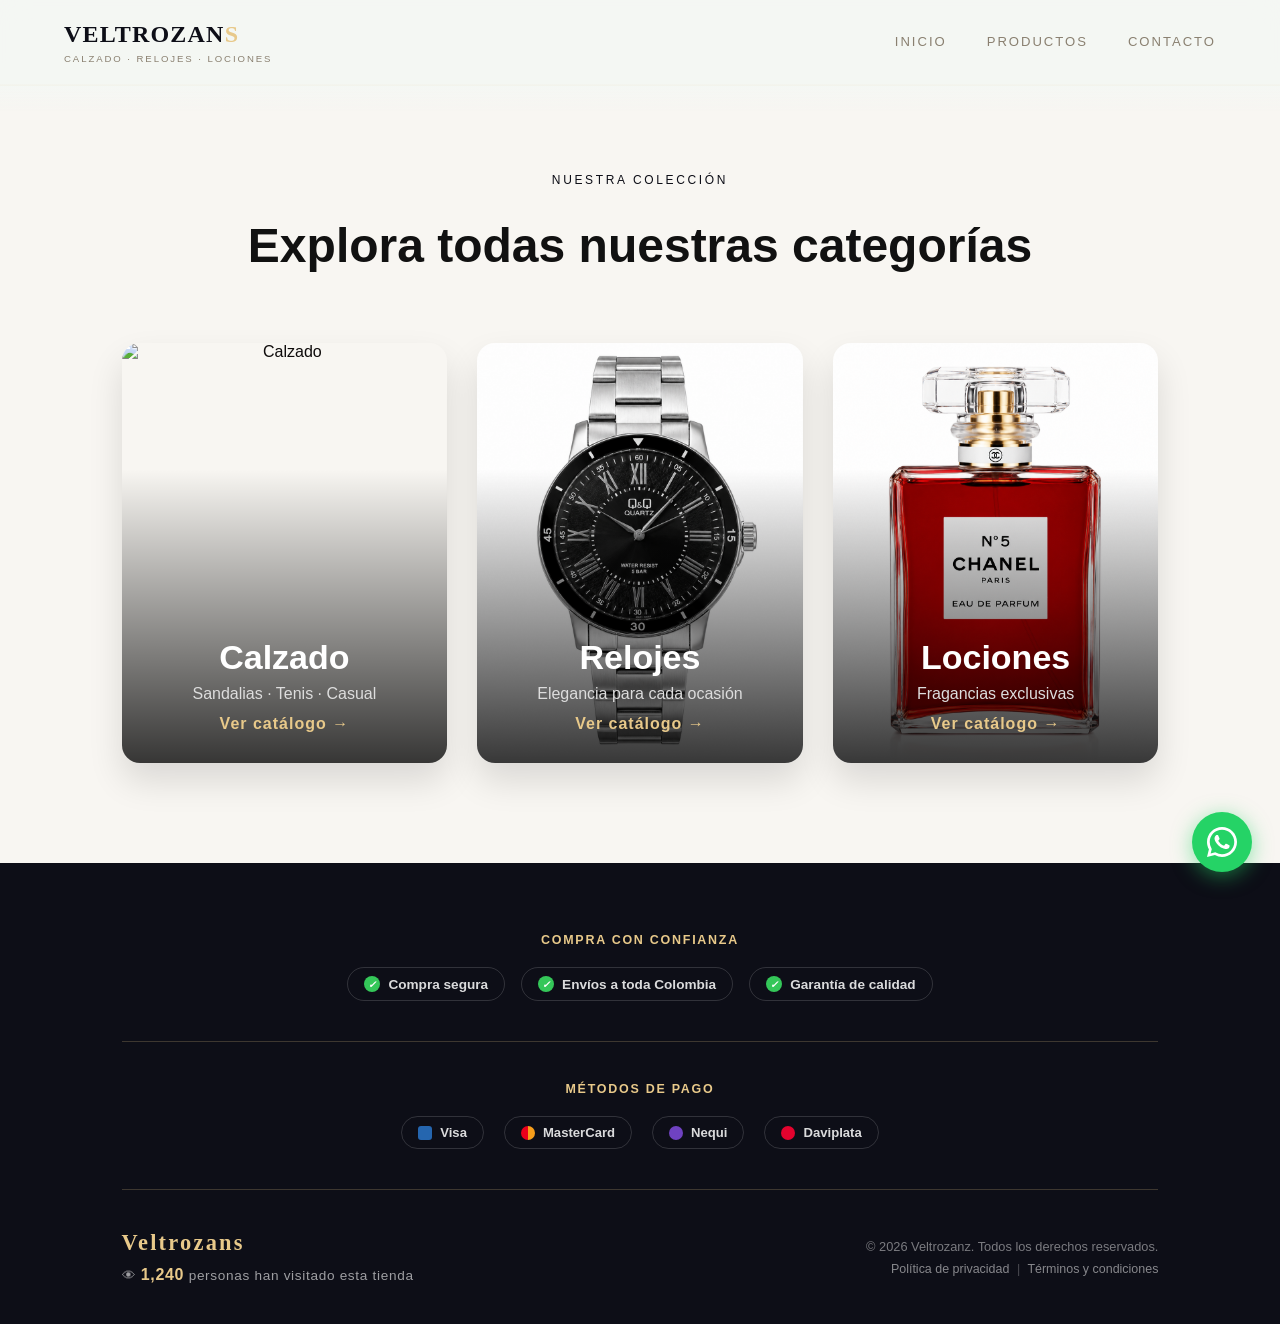
==== commit bbcfa376: "Actualización de Veltrozans" ====
--- a/index.html
+++ b/index.html
@@ -4,7 +4,7 @@
 <head>
     <meta charset="UTF-8">
     <meta name="viewport" content="width=device-width, initial-scale=1.0">
-    <title>Veltrozan</title>
+    <title>Veltrozans</title>
     <link rel="stylesheet" href="style.css">
 </head>
 
@@ -48,7 +48,7 @@
 
                 <!-- CALZADO -->
                 <a href="calzado.html" class="collection-card">
-                    <img src="images/imagenes calzado/zapatilla11.png" alt="Calzado">
+                    <img src="images/imagenes calzado/calzado-01.jpg" alt="Calzado">
                     <div class="collection-overlay">
                         <h3>Calzado</h3>
                         <p>Sandalias · Tenis · Casual</p>
@@ -68,7 +68,7 @@
 
                 <!-- LOCIONES -->
                 <a href="lociones.html" class="collection-card">
-                    <img src="images/imagenes lociones/loción1.svg.jpg" alt="Lociones">
+                    <img src="images/imagenes lociones/locion-16.jpg" alt="Lociones">
                     <div class="collection-overlay">
                         <h3>Lociones</h3>
                         <p>Fragancias exclusivas</p>
--- a/style.css
+++ b/style.css
@@ -1793,4 +1793,72 @@
     .productos-grid {
         grid-template-columns: 1fr;
     }
+}
+
+/* ===== SELECTOR DE COLORES (página de detalle) ===== */
+#colores-section {
+    margin: 24px 0 8px;
+}
+
+#colores-section h3 {
+    font-size: 1rem;
+    font-weight: 600;
+    color: var(--color-text);
+    margin-bottom: 12px;
+}
+
+#colores-section h3 #color-nombre {
+    color: var(--color-text-muted);
+    font-weight: 500;
+}
+
+.colores-group {
+    display: flex;
+    gap: 12px;
+    flex-wrap: wrap;
+}
+
+.color-btn {
+    width: 40px;
+    height: 40px;
+    border-radius: 50%;
+    border: 2px solid #ccc;
+    cursor: pointer;
+    padding: 0;
+    transition: transform .25s ease, box-shadow .25s ease, border-color .25s ease;
+    /* pequeño anillo interior blanco para separar el tono del borde */
+    box-shadow: inset 0 0 0 2px #fff;
+}
+
+.color-btn:hover {
+    transform: translateY(-3px);
+    box-shadow: inset 0 0 0 2px #fff, 0 8px 16px rgba(0, 0, 0, .18);
+}
+
+.color-btn.activa {
+    border-color: #d6c28a;
+    box-shadow: inset 0 0 0 2px #fff, 0 0 0 3px rgba(214, 194, 138, .55);
+}
+
+/* ===== BOTÓN "AVÍSAME CUANDO LLEGUE" (producto agotado) ===== */
+
+/* En la tarjeta del catálogo: reemplaza el verde de WhatsApp por gris */
+.producto-btns a.btn-wa-card.btn-aviso-card {
+    background: #6b7280;
+    color: #fff;
+}
+
+.producto-btns a.btn-wa-card.btn-aviso-card:hover {
+    background: #4b5563;
+    box-shadow: 0 10px 22px rgba(75, 85, 99, 0.4);
+}
+
+/* En la página de detalle: mismo estilo gris para el botón grande */
+.btn-whatsapp.btn-aviso {
+    background: #6b7280;
+}
+
+.btn-whatsapp.btn-aviso:hover {
+    background: #4b5563;
+    box-shadow: 0 12px 26px rgba(75, 85, 99, 0.45);
 }
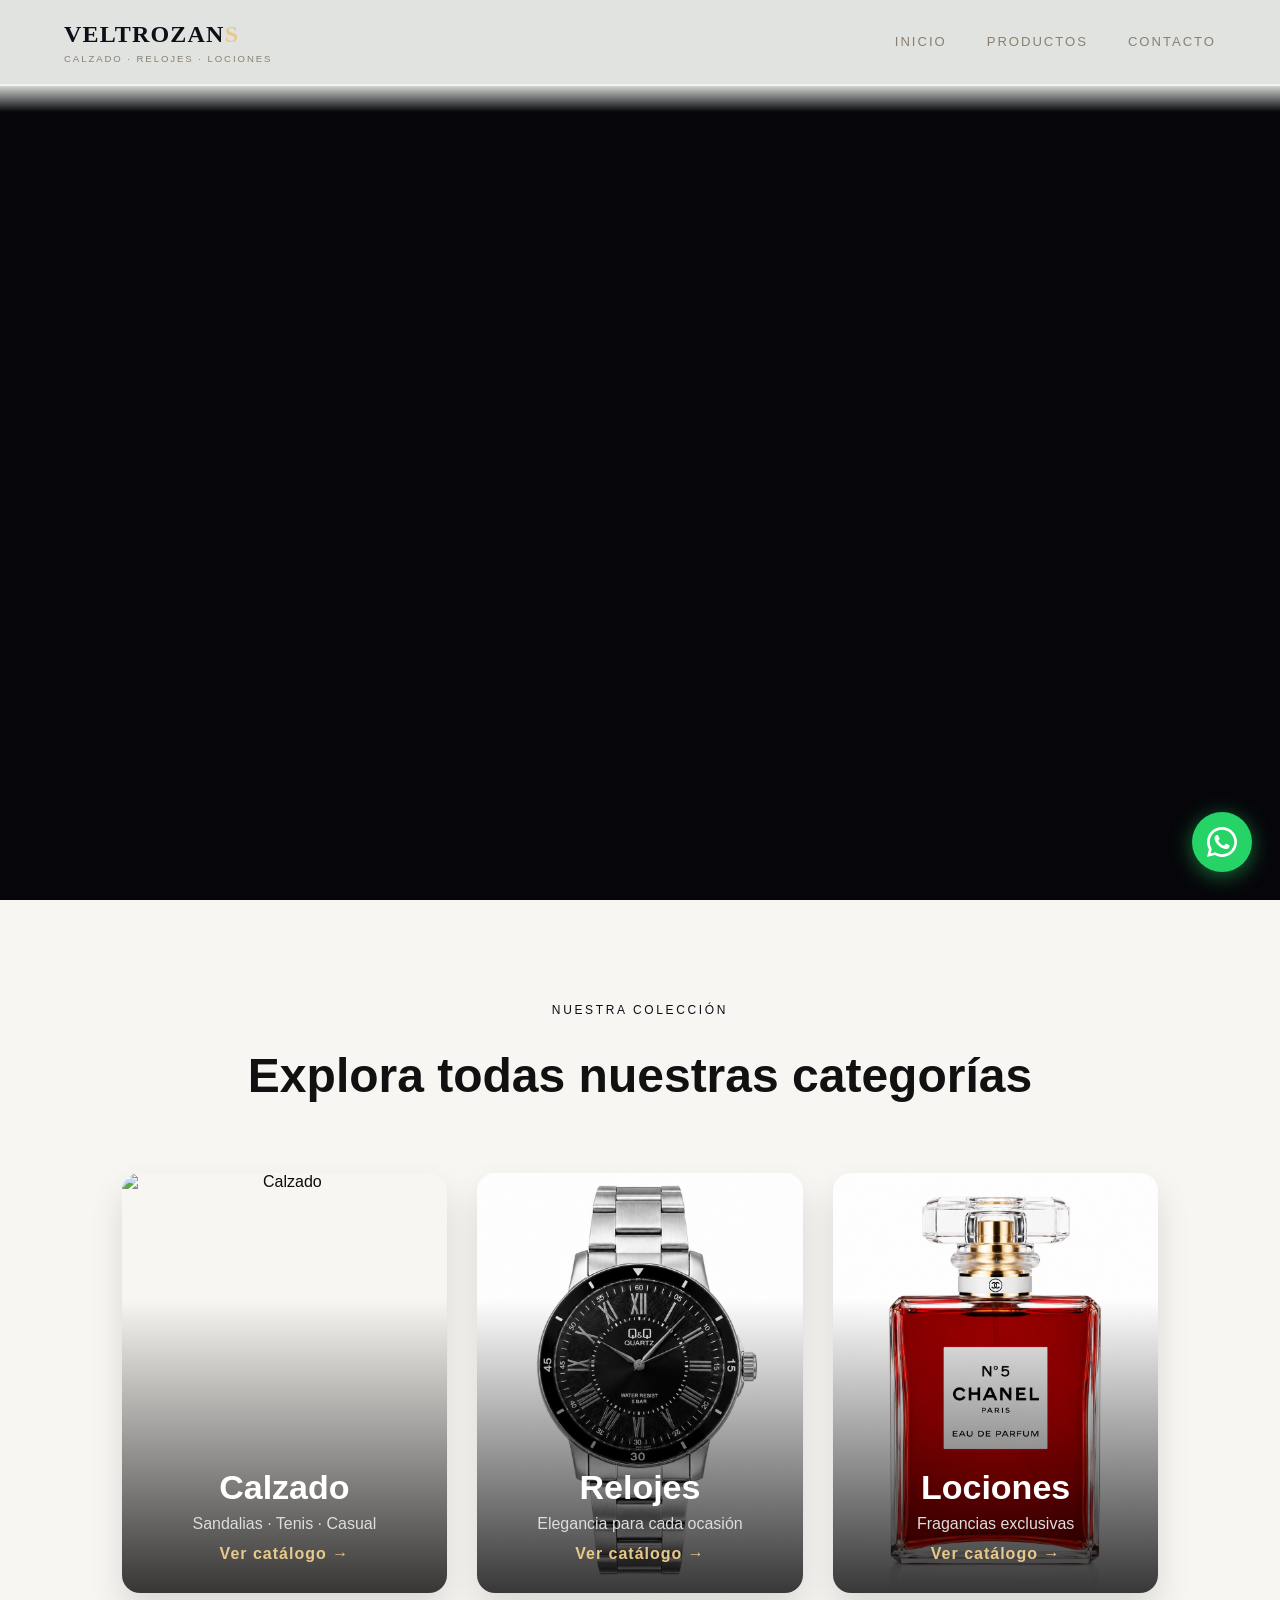
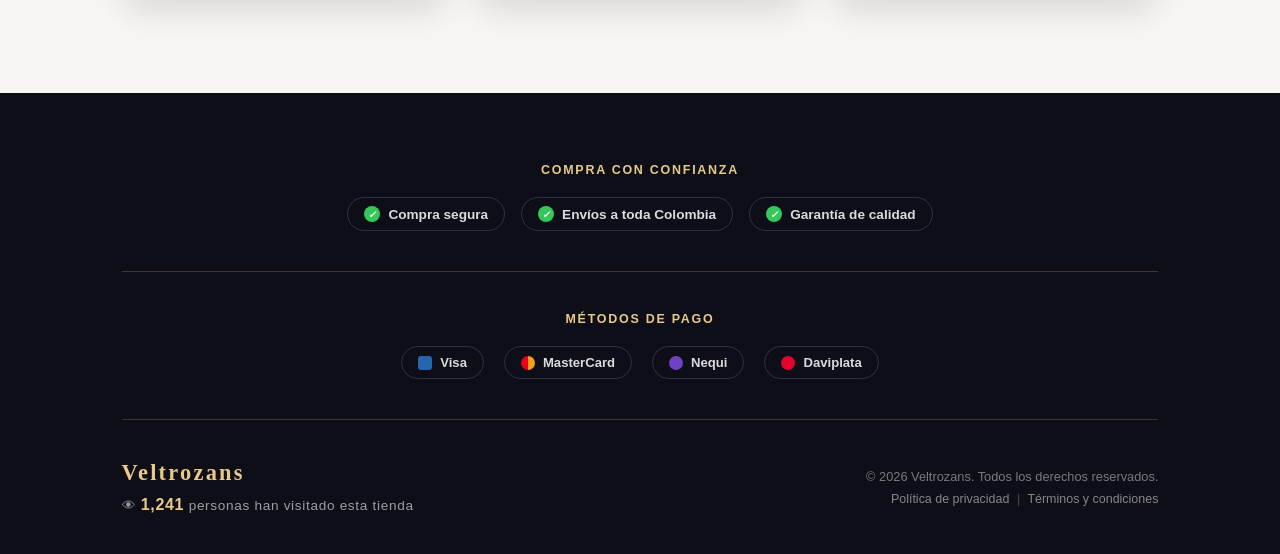
==== commit b668feb1: "Actualización de Veltrozans" ====
--- a/index.html
+++ b/index.html
@@ -119,7 +119,7 @@
                     </div>
                 </div>
                 <div class="footer-bottom-right">
-                    <p>&copy; 2026 Veltrozanz. Todos los derechos reservados.</p>
+                    <p>&copy; 2026 Veltrozans. Todos los derechos reservados.</p>
                     <div class="footer-legal">
                         <a href="politica-privacidad.html">Política de privacidad</a> <span class="footer-legal-sep">|</span> <a href="terminos-condiciones.html">Términos y condiciones</a>
                     </div>
--- a/style.css
+++ b/style.css
@@ -219,7 +219,12 @@
         HERO
 ===========================*/
 
-.header {
+/* FIX: el index usa <section class="hero">, pero antes el estilo del hero
+   estaba escrito para .header (que ningún HTML usa). Por eso al entrar la
+   portada se veía vacía. Se aplican ambos selectores para que funcione. */
+.header,
+.hero {
+    position: relative;
     width: 100%;
     min-height: 100vh;
     display: flex;
@@ -227,10 +232,18 @@
     align-items: flex-start;
     background:
         linear-gradient(rgba(0, 0, 0, .55), rgba(0, 0, 0, .55)),
-        url(images/imagenes/fondo.jpg);
+        url("images/imagenes/fondo.jpg");
     background-size: cover;
     background-position: center;
     background-repeat: no-repeat;
+    background-color: var(--color-accent); /* respaldo si la foto no carga */
+}
+
+/* Capa opcional encima del fondo del hero */
+.hero-overlay {
+    position: absolute;
+    inset: 0;
+    pointer-events: none;
 }
 
 /* FIX: antes .hero-content tenía min-height:100vh y justify-content:flex-start,
@@ -1859,6 +1872,6 @@
 }
 
 .btn-whatsapp.btn-aviso:hover {
-    background: #4b5563;
+    background: #546070;
     box-shadow: 0 12px 26px rgba(75, 85, 99, 0.45);
 }
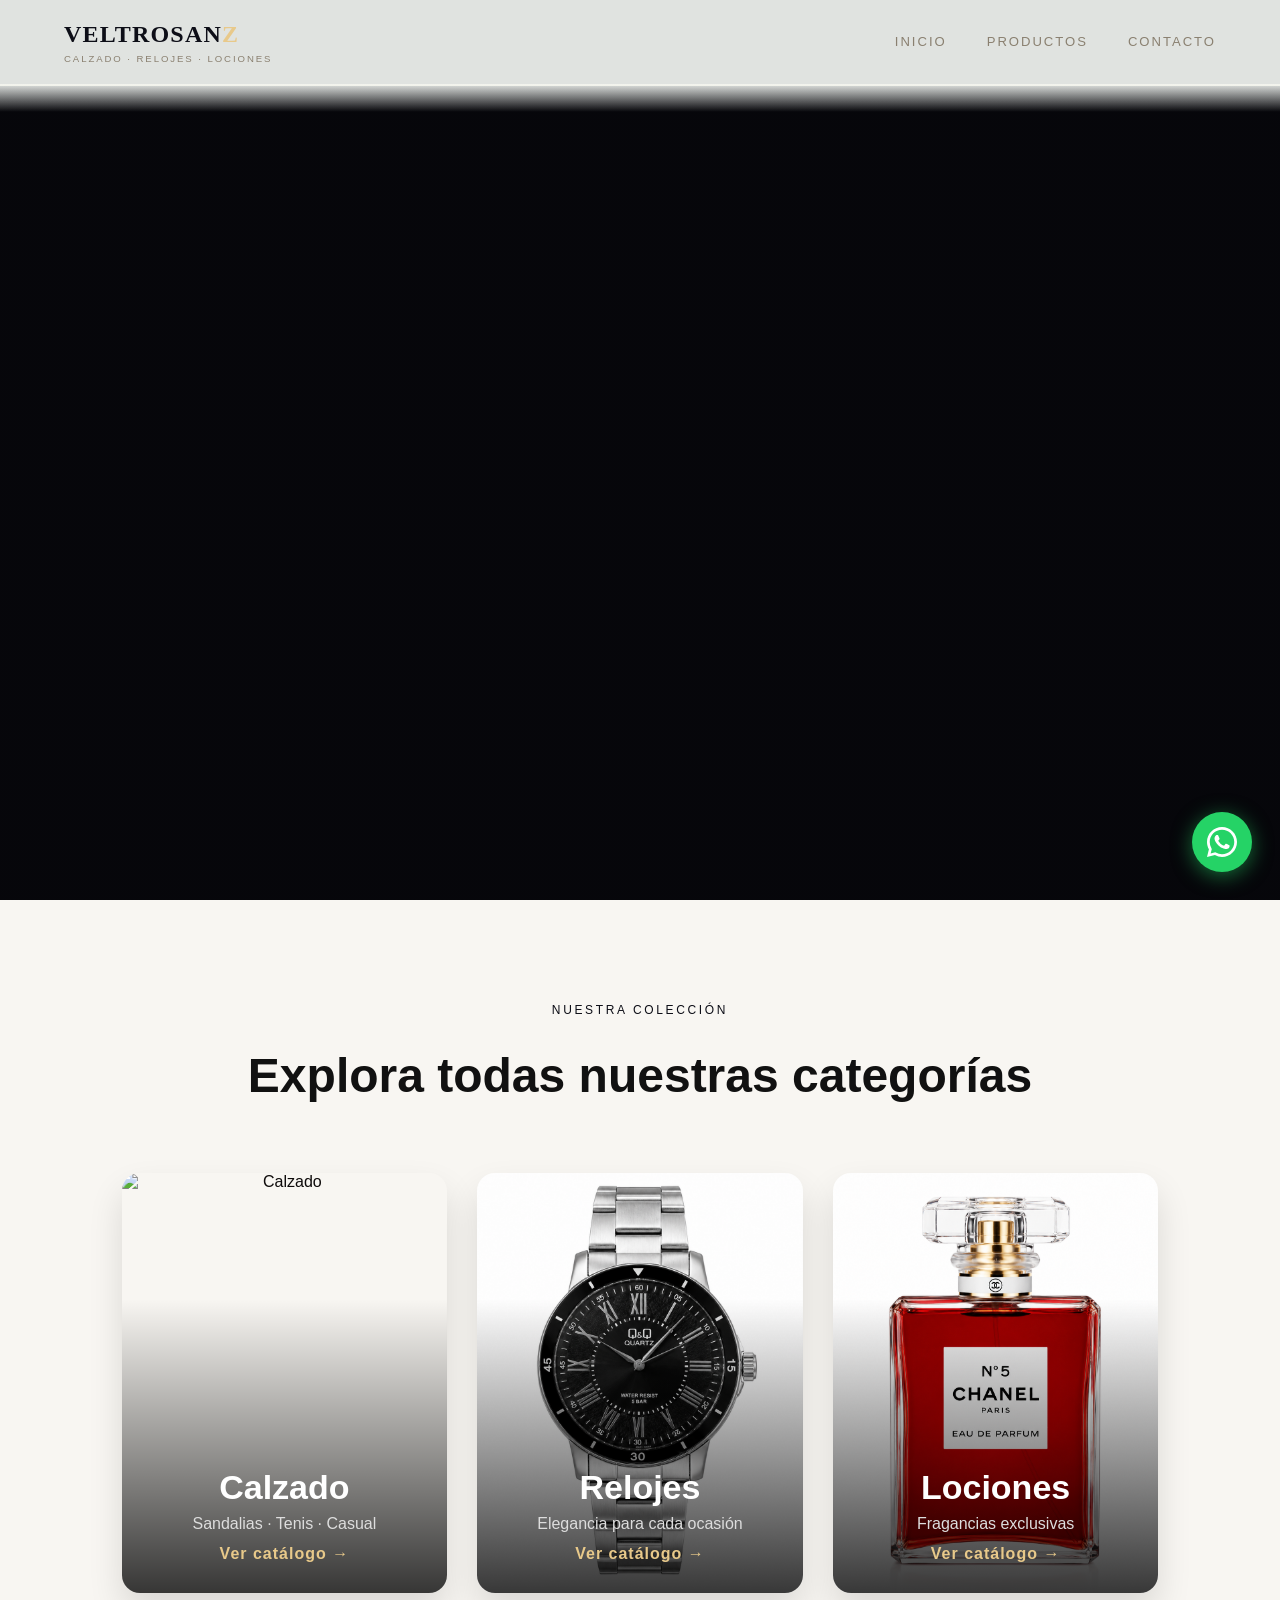
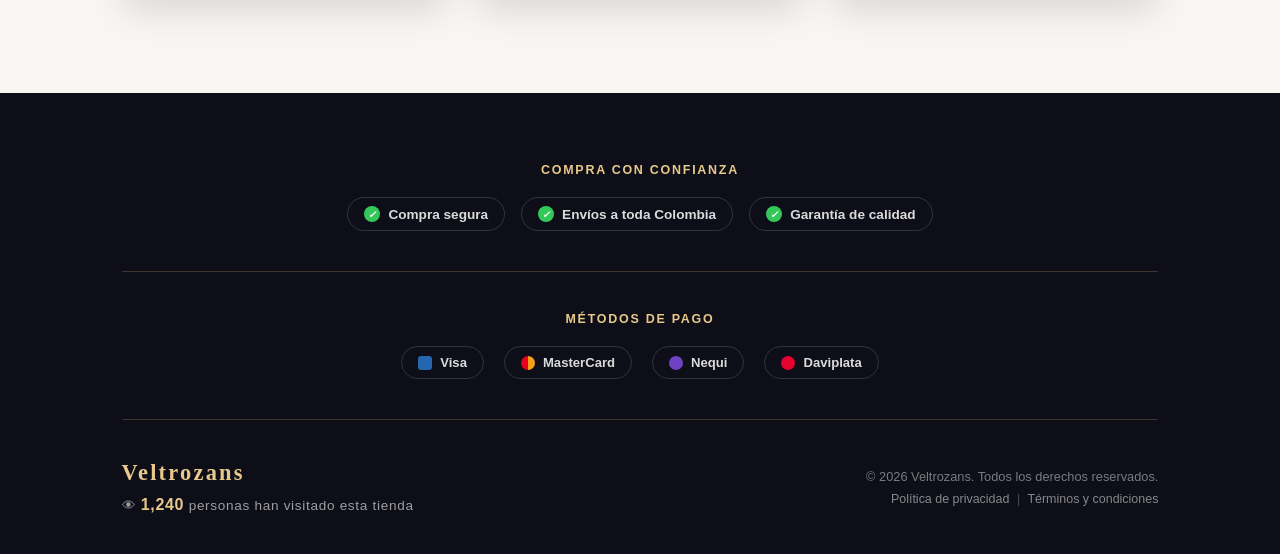
==== commit f0fe18bb: "Actualización de Veltrosanz" ====
--- a/index.html
+++ b/index.html
@@ -4,15 +4,15 @@
 <head>
     <meta charset="UTF-8">
     <meta name="viewport" content="width=device-width, initial-scale=1.0">
-    <title>Veltrozans</title>
+    <title>Veltrosanz</title>
     <link rel="stylesheet" href="style.css">
 </head>
 
 <body>
-    <!-- ===== NAVBAR ===== -->
+    <!-- ==== NAVBAR ===== -->
     <header class="navbar-wrapper">
         <a href="#" class="logo">
-            <span class="logo-title">VELTROZAN<span class="logo-accent">S</span></span>
+            <span class="logo-title">VELTROSAN<span class="logo-accent">Z</span></span>
             <span class="logo-tagline">Calzado · Relojes · Lociones</span>
         </a>
 
@@ -34,7 +34,7 @@
         <div class="hero-overlay"></div>
         <div class="hero-content container">
             <div class="hero-logo">
-                <img src="images/imagenes calzado/logo.jpg.png" alt="">
+                <img src="images/imagenes calzado/logo.png" alt="">
             </div>
         </div>
     </section>
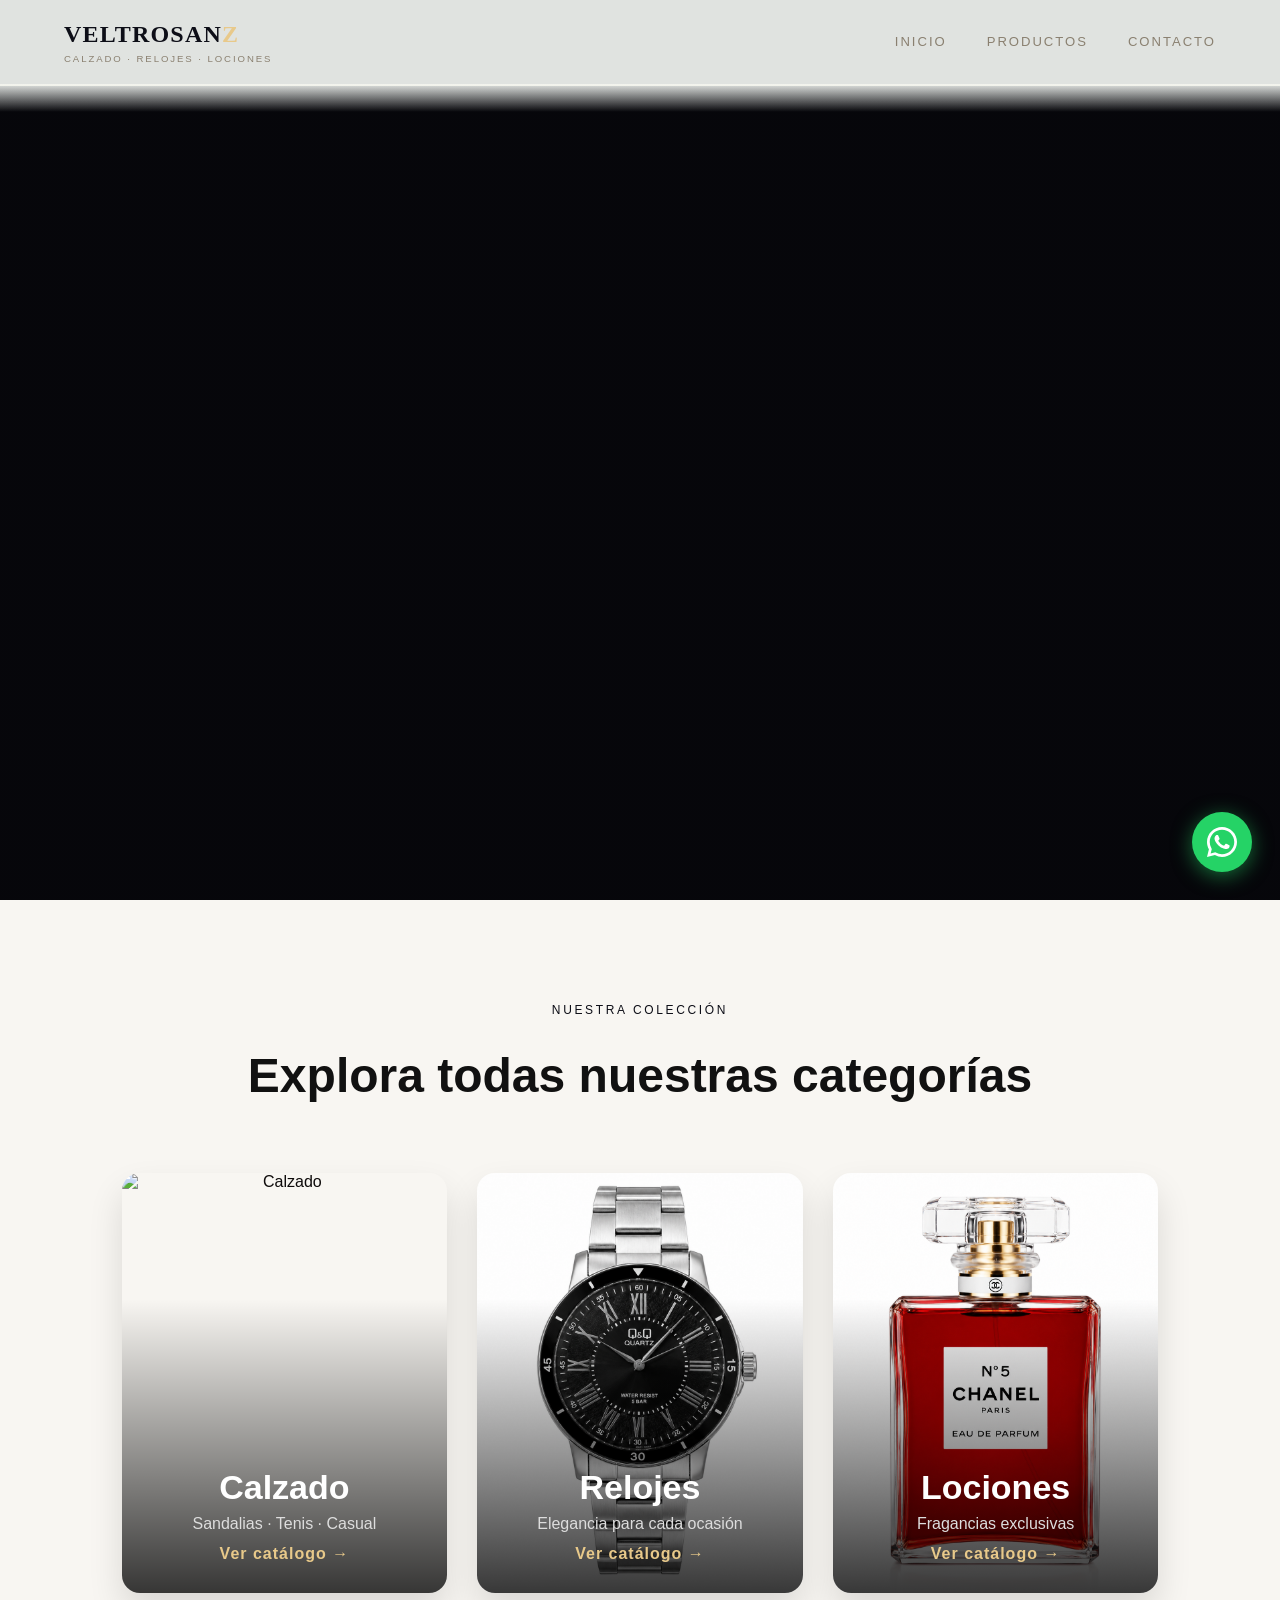
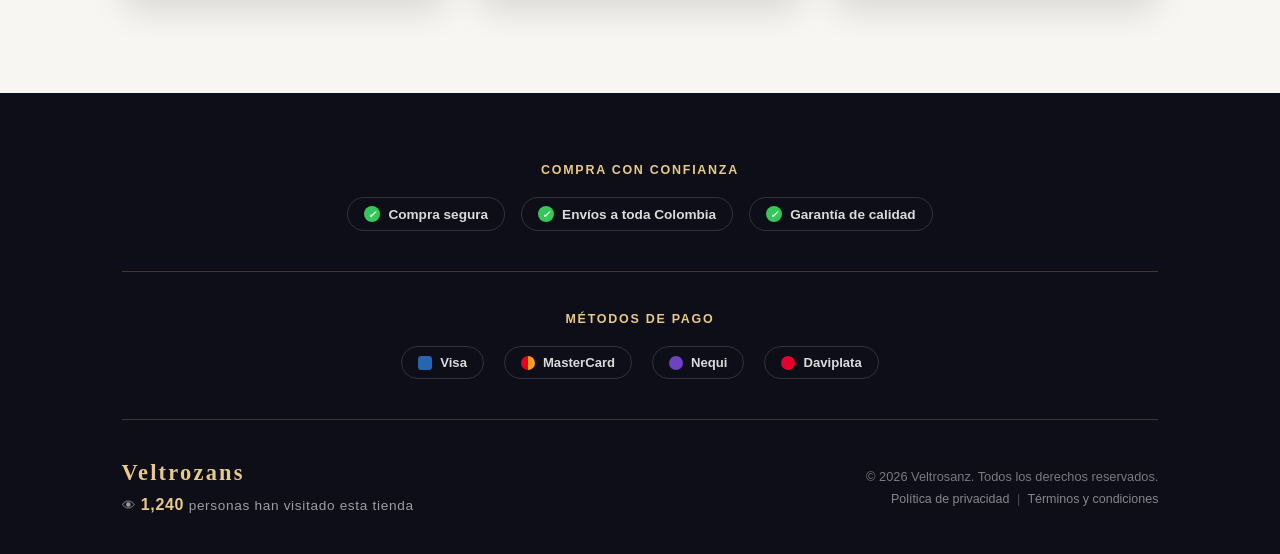
==== commit 247fe7e4: "Actualización de Veltrosanz" ====
--- a/index.html
+++ b/index.html
@@ -119,7 +119,7 @@
                     </div>
                 </div>
                 <div class="footer-bottom-right">
-                    <p>&copy; 2026 Veltrozans. Todos los derechos reservados.</p>
+                    <p>&copy; 2026 Veltrosanz. Todos los derechos reservados.</p>
                     <div class="footer-legal">
                         <a href="politica-privacidad.html">Política de privacidad</a> <span class="footer-legal-sep">|</span> <a href="terminos-condiciones.html">Términos y condiciones</a>
                     </div>
